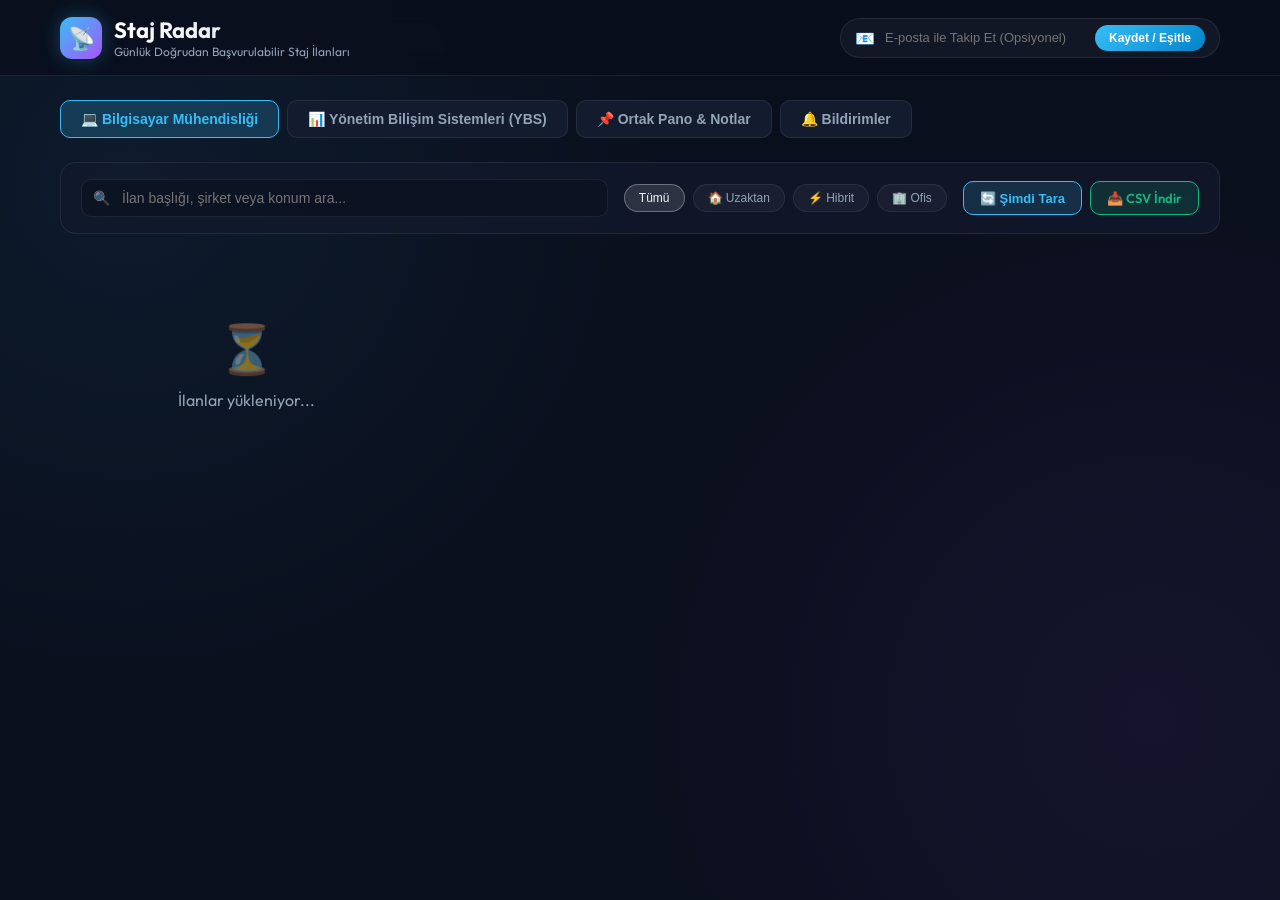
==== staj_radar/templates/index.html @ 56be48c0 "Add files via upload" ====
<!DOCTYPE html>
<html lang="tr">
<head>
    <meta charset="UTF-8">
    <meta name="viewport" content="width=device-width, initial-scale=1.0">
    <title>Staj Radar | Günlük Yazılım & YBS Staj İlanları</title>
    <meta name="description" content="Bilgisayar Mühendisliği ve Yönetim Bilişim Sistemleri (YBS) öğrencileri için günlük güncellenen doğrudan başvurulabilir staj ilanları.">
    <link href="https://fonts.googleapis.com/css2?family=Outfit:wght@300;400;500;600;700&display=swap" rel="stylesheet">
    <style>
        :root {
            --bg-primary: #0a0f1d;
            --bg-secondary: #131b2e;
            --card-bg: rgba(19, 27, 46, 0.7);
            --card-border: rgba(255, 255, 255, 0.08);
            --text-main: #f1f5f9;
            --text-muted: #94a3b8;
            --accent-ce: #38bdf8;
            --accent-ce-glow: rgba(56, 189, 248, 0.2);
            --accent-mis: #a855f7;
            --accent-mis-glow: rgba(168, 85, 247, 0.2);
            --accent-green: #10b981;
            --accent-amber: #f59e0b;
            --accent-danger: #ef4444;
            --radius-lg: 16px;
            --radius-md: 10px;
            --font-family: 'Outfit', -apple-system, BlinkMacSystemFont, sans-serif;
        }

        * {
            box-sizing: border-box;
            margin: 0;
            padding: 0;
        }

        body {
            font-family: var(--font-family);
            background-color: var(--bg-primary);
            color: var(--text-main);
            min-height: 100vh;
            background-image: 
                radial-gradient(circle at 10% 20%, rgba(56, 189, 248, 0.07) 0%, transparent 40%),
                radial-gradient(circle at 90% 80%, rgba(168, 85, 247, 0.07) 0%, transparent 40%);
            padding-bottom: 60px;
        }

        .container {
            max-width: 1200px;
            margin: 0 auto;
            padding: 0 20px;
        }

        /* Header */
        header {
            background: rgba(10, 15, 29, 0.85);
            backdrop-filter: blur(12px);
            position: sticky;
            top: 0;
            z-index: 100;
            border-bottom: 1px solid var(--card-border);
            padding: 16px 0;
        }

        .header-content {
            display: flex;
            justify-content: space-between;
            align-items: center;
            flex-wrap: wrap;
            gap: 16px;
        }

        .logo {
            display: flex;
            align-items: center;
            gap: 12px;
            text-decoration: none;
            color: var(--text-main);
        }

        .logo-icon {
            width: 42px;
            height: 42px;
            background: linear-gradient(135deg, var(--accent-ce), var(--accent-mis));
            border-radius: 12px;
            display: flex;
            align-items: center;
            justify-content: center;
            font-size: 22px;
            box-shadow: 0 0 20px rgba(56, 189, 248, 0.3);
        }

        .logo-text h1 {
            font-size: 22px;
            font-weight: 700;
            background: linear-gradient(to right, #ffffff, #cbd5e1);
            -webkit-background-clip: text;
            -webkit-text-fill-color: transparent;
        }

        .logo-text p {
            font-size: 12px;
            color: var(--text-muted);
        }

        /* Email Sync Bar */
        .user-email-bar {
            display: flex;
            align-items: center;
            gap: 10px;
            background: rgba(255, 255, 255, 0.04);
            border: 1px solid var(--card-border);
            border-radius: 30px;
            padding: 6px 14px;
        }

        .user-email-bar input {
            background: transparent;
            border: none;
            color: var(--text-main);
            font-size: 13px;
            outline: none;
            width: 200px;
        }

        .user-email-bar button {
            background: linear-gradient(135deg, var(--accent-ce), #0284c7);
            border: none;
            color: white;
            padding: 6px 14px;
            border-radius: 20px;
            font-size: 12px;
            font-weight: 600;
            cursor: pointer;
            transition: all 0.2s;
        }

        .user-email-bar button:hover {
            opacity: 0.9;
            transform: translateY(-1px);
        }

        /* Nav Tabs */
        .nav-tabs {
            display: flex;
            gap: 8px;
            margin: 24px 0 16px 0;
            overflow-x: auto;
            padding-bottom: 8px;
        }

        .tab-btn {
            background: var(--bg-secondary);
            border: 1px solid var(--card-border);
            color: var(--text-muted);
            padding: 10px 20px;
            border-radius: var(--radius-md);
            font-size: 14px;
            font-weight: 600;
            cursor: pointer;
            display: flex;
            align-items: center;
            gap: 8px;
            transition: all 0.2s;
            white-space: nowrap;
        }

        .tab-btn:hover {
            color: var(--text-main);
            background: rgba(255, 255, 255, 0.05);
        }

        .tab-btn.active-ce {
            background: var(--accent-ce-glow);
            border-color: var(--accent-ce);
            color: var(--accent-ce);
        }

        .tab-btn.active-mis {
            background: var(--accent-mis-glow);
            border-color: var(--accent-mis);
            color: var(--accent-mis);
        }

        .tab-btn.active-notes {
            background: rgba(245, 158, 11, 0.15);
            border-color: var(--accent-amber);
            color: var(--accent-amber);
        }

        .tab-btn.active-notifications {
            background: rgba(16, 185, 129, 0.15);
            border-color: var(--accent-green);
            color: var(--accent-green);
        }

        .badge-count {
            background: var(--accent-danger);
            color: white;
            font-size: 11px;
            padding: 2px 7px;
            border-radius: 10px;
            font-weight: 700;
        }

        /* Controls Section */
        .controls-section {
            background: var(--card-bg);
            border: 1px solid var(--card-border);
            border-radius: var(--radius-lg);
            padding: 16px 20px;
            margin-bottom: 24px;
            display: flex;
            justify-content: space-between;
            align-items: center;
            flex-wrap: wrap;
            gap: 16px;
        }

        .search-box {
            position: relative;
            flex: 1;
            min-width: 250px;
        }

        .search-box input {
            width: 100%;
            background: rgba(10, 15, 29, 0.6);
            border: 1px solid var(--card-border);
            color: var(--text-main);
            padding: 10px 16px 10px 40px;
            border-radius: var(--radius-md);
            font-size: 14px;
            outline: none;
        }

        .search-box input:focus {
            border-color: var(--accent-ce);
        }

        .search-box::before {
            content: "🔍";
            position: absolute;
            left: 12px;
            top: 50%;
            transform: translateY(-50%);
            font-size: 14px;
            opacity: 0.6;
        }

        .filter-group {
            display: flex;
            gap: 8px;
            flex-wrap: wrap;
        }

        .filter-chip {
            background: rgba(255, 255, 255, 0.04);
            border: 1px solid var(--card-border);
            color: var(--text-muted);
            padding: 6px 14px;
            border-radius: 20px;
            font-size: 12px;
            cursor: pointer;
            transition: all 0.2s;
        }

        .filter-chip.active {
            background: rgba(255, 255, 255, 0.12);
            color: var(--text-main);
            border-color: rgba(255, 255, 255, 0.3);
        }

        .btn-export {
            background: rgba(16, 185, 129, 0.15);
            border: 1px solid var(--accent-green);
            color: var(--accent-green);
            padding: 8px 16px;
            border-radius: var(--radius-md);
            font-size: 13px;
            font-weight: 600;
            cursor: pointer;
            text-decoration: none;
            display: inline-flex;
            align-items: center;
            gap: 6px;
            transition: all 0.2s;
        }

        .btn-export:hover {
            background: var(--accent-green);
            color: white;
        }

        .btn-scan {
            background: rgba(56, 189, 248, 0.15);
            border: 1px solid var(--accent-ce);
            color: var(--accent-ce);
            padding: 8px 16px;
            border-radius: var(--radius-md);
            font-size: 13px;
            font-weight: 600;
            cursor: pointer;
            display: inline-flex;
            align-items: center;
            gap: 6px;
            transition: all 0.2s;
        }

        .btn-scan:hover {
            background: var(--accent-ce);
            color: white;
        }

        /* Jobs Grid */
        .jobs-grid {
            display: grid;
            grid-template-columns: repeat(auto-fill, minmax(350px, 1fr));
            gap: 20px;
        }

        .job-card {
            background: var(--card-bg);
            border: 1px solid var(--card-border);
            border-radius: var(--radius-lg);
            padding: 20px;
            display: flex;
            flex-direction: column;
            justify-content: space-between;
            transition: all 0.3s cubic-bezier(0.4, 0, 0.2, 1);
            position: relative;
            overflow: hidden;
        }

        .job-card:hover {
            transform: translateY(-4px);
            border-color: rgba(255, 255, 255, 0.2);
            box-shadow: 0 12px 30px rgba(0, 0, 0, 0.4);
        }

        .job-card.ce-border::before {
            content: '';
            position: absolute;
            top: 0; left: 0; width: 4px; height: 100%;
            background: var(--accent-ce);
        }

        .job-card.mis-border::before {
            content: '';
            position: absolute;
            top: 0; left: 0; width: 4px; height: 100%;
            background: var(--accent-mis);
        }

        .job-header {
            display: flex;
            justify-content: space-between;
            align-items: flex-start;
            margin-bottom: 12px;
            gap: 10px;
        }

        .company-name {
            font-size: 13px;
            color: var(--text-muted);
            font-weight: 500;
        }

        .job-title {
            font-size: 17px;
            font-weight: 700;
            color: var(--text-main);
            margin-top: 4px;
            line-height: 1.3;
        }

        .platform-tag {
            font-size: 11px;
            padding: 3px 8px;
            border-radius: 6px;
            font-weight: 600;
            background: rgba(255, 255, 255, 0.06);
            color: var(--text-muted);
            white-space: nowrap;
        }

        .job-details {
            display: flex;
            gap: 12px;
            margin: 12px 0;
            font-size: 12px;
            color: var(--text-muted);
            flex-wrap: wrap;
        }

        .detail-item {
            display: flex;
            align-items: center;
            gap: 4px;
        }

        .job-desc {
            font-size: 13px;
            color: #cbd5e1;
            line-height: 1.5;
            margin-bottom: 20px;
        }

        .job-actions {
            display: flex;
            justify-content: space-between;
            align-items: center;
            gap: 10px;
            border-top: 1px solid var(--card-border);
            padding-top: 14px;
        }

        .btn-apply {
            background: linear-gradient(135deg, var(--accent-ce), #0284c7);
            color: white;
            text-decoration: none;
            padding: 9px 18px;
            border-radius: var(--radius-md);
            font-size: 13px;
            font-weight: 600;
            display: inline-flex;
            align-items: center;
            gap: 6px;
            transition: all 0.2s;
        }

        .btn-apply:hover {
            opacity: 0.9;
            transform: scale(1.02);
            box-shadow: 0 4px 15px rgba(56, 189, 248, 0.3);
        }

        .user-actions {
            display: flex;
            gap: 6px;
        }

        .btn-user-act {
            background: rgba(255, 255, 255, 0.05);
            border: 1px solid var(--card-border);
            color: var(--text-muted);
            width: 34px;
            height: 34px;
            border-radius: 8px;
            display: flex;
            align-items: center;
            justify-content: center;
            cursor: pointer;
            font-size: 14px;
            transition: all 0.2s;
        }

        .btn-user-act:hover {
            color: var(--text-main);
            background: rgba(255, 255, 255, 0.1);
        }

        .btn-user-act.applied {
            background: rgba(16, 185, 129, 0.2);
            border-color: var(--accent-green);
            color: var(--accent-green);
        }

        .btn-user-act.saved {
            background: rgba(245, 158, 11, 0.2);
            border-color: var(--accent-amber);
            color: var(--accent-amber);
        }

        /* Pano / Notes Tab */
        .notes-container {
            background: var(--card-bg);
            border: 1px solid var(--card-border);
            border-radius: var(--radius-lg);
            padding: 24px;
        }

        .note-form {
            display: flex;
            flex-direction: column;
            gap: 12px;
            margin-bottom: 24px;
            background: rgba(10, 15, 29, 0.5);
            padding: 16px;
            border-radius: var(--radius-md);
            border: 1px solid var(--card-border);
        }

        .note-form input, .note-form textarea {
            background: rgba(255, 255, 255, 0.04);
            border: 1px solid var(--card-border);
            color: var(--text-main);
            padding: 10px;
            border-radius: 8px;
            font-family: inherit;
            font-size: 13px;
            outline: none;
        }

        .note-form textarea {
            resize: vertical;
            min-height: 80px;
        }

        .note-form button {
            align-self: flex-end;
            background: var(--accent-amber);
            color: #000;
            font-weight: 700;
            border: none;
            padding: 10px 20px;
            border-radius: 8px;
            cursor: pointer;
        }

        .notes-list {
            display: flex;
            flex-direction: column;
            gap: 14px;
        }

        .note-card {
            background: rgba(255, 255, 255, 0.03);
            border: 1px solid var(--card-border);
            border-radius: var(--radius-md);
            padding: 14px;
        }

        .note-author {
            font-weight: 700;
            color: var(--accent-amber);
            font-size: 13px;
            margin-bottom: 4px;
        }

        .note-time {
            font-size: 11px;
            color: var(--text-muted);
            float: right;
        }

        .note-msg {
            font-size: 13px;
            color: var(--text-main);
            line-height: 1.4;
        }

        /* Notifications Tab */
        .notifications-list {
            display: flex;
            flex-direction: column;
            gap: 12px;
        }

        .notification-card {
            background: var(--card-bg);
            border: 1px solid var(--card-border);
            border-radius: var(--radius-md);
            padding: 16px;
            display: flex;
            gap: 14px;
            align-items: flex-start;
        }

        .notification-icon {
            font-size: 20px;
        }

        .notification-title {
            font-weight: 700;
            font-size: 14px;
            margin-bottom: 4px;
        }

        .notification-desc {
            font-size: 13px;
            color: var(--text-muted);
        }

        /* Empty state */
        .empty-state {
            text-align: center;
            padding: 60px 20px;
            color: var(--text-muted);
        }

        .empty-icon {
            font-size: 48px;
            margin-bottom: 12px;
            opacity: 0.5;
        }
    </style>
</head>
<body>

    <header>
        <div class="container header-content">
            <a href="#" class="logo" onclick="switchCategory('computer_engineering')">
                <div class="logo-icon">📡</div>
                <div class="logo-text">
                    <h1>Staj Radar</h1>
                    <p>Günlük Doğrudan Başvurulabilir Staj İlanları</p>
                </div>
            </a>

            <div class="user-email-bar">
                <span>📧</span>
                <input type="email" id="userEmail" placeholder="E-posta ile Takip Et (Opsiyonel)">
                <button onclick="saveUserEmail()">Kaydet / Eşitle</button>
            </div>
        </div>
    </header>

    <div class="container">
        <!-- Tabs -->
        <div class="nav-tabs">
            <button class="tab-btn active-ce" id="tab-ce" onclick="switchCategory('computer_engineering')">
                💻 Bilgisayar Mühendisliği
            </button>
            <button class="tab-btn" id="tab-mis" onclick="switchCategory('mis')">
                📊 Yönetim Bilişim Sistemleri (YBS)
            </button>
            <button class="tab-btn" id="tab-notes" onclick="switchTab('notes')">
                📌 Ortak Pano & Notlar
            </button>
            <button class="tab-btn" id="tab-notifications" onclick="switchTab('notifications')">
                🔔 Bildirimler <span class="badge-count" id="notif-badge" style="display:none;">0</span>
            </button>
        </div>

        <!-- Controls -->
        <div class="controls-section" id="controls-section">
            <div class="search-box">
                <input type="text" id="searchInput" placeholder="İlan başlığı, şirket veya konum ara..." oninput="handleSearch()">
            </div>

            <div class="filter-group">
                <button class="filter-chip active" data-wtype="" onclick="filterWorkType(this, '')">Tümü</button>
                <button class="filter-chip" data-wtype="remote" onclick="filterWorkType(this, 'remote')">🏠 Uzaktan</button>
                <button class="filter-chip" data-wtype="hybrid" onclick="filterWorkType(this, 'hybrid')">⚡ Hibrit</button>
                <button class="filter-chip" data-wtype="office" onclick="filterWorkType(this, 'office')">🏢 Ofis</button>
            </div>

            <div style="display: flex; gap: 8px;">
                <button class="btn-scan" onclick="triggerScan()">🔄 Şimdi Tara</button>
                <a href="/api/jobs/export" class="btn-export" id="exportBtn">📥 CSV İndir</a>
            </div>
        </div>

        <!-- Content Area -->
        <div id="content-area">
            <div class="jobs-grid" id="jobsGrid">
                <!-- Dynamically Rendered Jobs -->
            </div>
        </div>
    </div>

    <script>
        let currentCategory = 'computer_engineering';
        let currentTab = 'jobs';
        let currentWorkType = '';
        let searchQuery = '';
        let userStatuses = {};

        document.addEventListener('DOMContentLoaded', () => {
            loadSavedEmail();
            loadJobs();
            checkNotifications();
        });

        function getUserEmail() {
            return localStorage.getItem('staj_radar_user_email') || '';
        }

        function loadSavedEmail() {
            const saved = getUserEmail();
            if (saved) {
                document.getElementById('userEmail').value = saved;
                fetchUserStatuses(saved);
            }
        }

        function saveUserEmail() {
            const email = document.getElementById('userEmail').value.trim().toLowerCase();
            if (email) {
                localStorage.setItem('staj_radar_user_email', email);
                alert('E-posta adresiniz kaydedildi! Başvuru durumlarınız bu e-posta ile eşitlenecektir.');
                fetchUserStatuses(email);
            } else {
                localStorage.removeItem('staj_radar_user_email');
                userStatuses = {};
                loadJobs();
            }
        }

        function fetchUserStatuses(email) {
            fetch(`/api/user/status?email=${encodeURIComponent(email)}`)
                .then(res => res.json())
                .then(data => {
                    if (data.status === 'success') {
                        userStatuses = data.statuses || {};
                        if (currentTab === 'jobs') loadJobs();
                    }
                });
        }

        function switchCategory(cat) {
            currentCategory = cat;
            currentTab = 'jobs';
            document.querySelectorAll('.tab-btn').forEach(btn => btn.className = 'tab-btn');
            
            if (cat === 'computer_engineering') {
                document.getElementById('tab-ce').className = 'tab-btn active-ce';
            } else {
                document.getElementById('tab-mis').className = 'tab-btn active-mis';
            }

            document.getElementById('controls-section').style.display = 'flex';
            document.getElementById('exportBtn').href = `/api/jobs/export?category=${cat}`;
            loadJobs();
        }

        function switchTab(tab) {
            currentTab = tab;
            document.querySelectorAll('.tab-btn').forEach(btn => btn.className = 'tab-btn');
            document.getElementById('controls-section').style.display = 'none';

            if (tab === 'notes') {
                document.getElementById('tab-notes').className = 'tab-btn active-notes';
                loadNotes();
            } else if (tab === 'notifications') {
                document.getElementById('tab-notifications').className = 'tab-btn active-notifications';
                loadNotifications();
                markNotificationsRead();
            }
        }

        function filterWorkType(elem, wtype) {
            document.querySelectorAll('.filter-chip').forEach(c => c.classList.remove('active'));
            elem.classList.add('active');
            currentWorkType = wtype;
            loadJobs();
        }

        let searchTimeout;
        function handleSearch() {
            clearTimeout(searchTimeout);
            searchTimeout = setTimeout(() => {
                searchQuery = document.getElementById('searchInput').value.trim();
                loadJobs();
            }, 300);
        }

        function loadJobs() {
            const grid = document.getElementById('jobsGrid');
            grid.innerHTML = '<div class="empty-state"><div class="empty-icon">⏳</div><p>İlanlar yükleniyor...</p></div>';

            let url = `/api/jobs?category=${currentCategory}&limit=100`;
            if (currentWorkType) url += `&work_type=${currentWorkType}`;
            if (searchQuery) url += `&search=${encodeURIComponent(searchQuery)}`;

            fetch(url)
                .then(res => res.json())
                .then(data => {
                    if (data.status === 'success') {
                        renderJobs(data.jobs);
                    }
                });
        }

        function renderJobs(jobs) {
            const container = document.getElementById('content-area');
            if (jobs.length === 0) {
                container.innerHTML = `
                    <div class="empty-state">
                        <div class="empty-icon">📭</div>
                        <h3>İlan Bulunamadı</h3>
                        <p>Arama kriterlerinize uygun staj ilanı bulunamadı.</p>
                    </div>`;
                return;
            }

            let html = '<div class="jobs-grid">';
            jobs.forEach(job => {
                const isCE = job.category === 'computer_engineering' || job.category === 'both';
                const status = userStatuses[job.id] || '';

                let workTypeLabel = '🏢 Ofis';
                if (job.work_type === 'remote') workTypeLabel = '🏠 Uzaktan';
                if (job.work_type === 'hybrid') workTypeLabel = '⚡ Hibrit';

                html += `
                    <div class="job-card ${isCE ? 'ce-border' : 'mis-border'}">
                        <div>
                            <div class="job-header">
                                <div>
                                    <div class="company-name">${escapeHtml(job.company)}</div>
                                    <div class="job-title">${escapeHtml(job.title)}</div>
                                </div>
                                <span class="platform-tag">${escapeHtml(job.platform)}</span>
                            </div>
                            <div class="job-details">
                                <span class="detail-item">📍 ${escapeHtml(job.location)}</span>
                                <span class="detail-item">${workTypeLabel}</span>
                            </div>
                            <div class="job-desc">${escapeHtml(job.description || '')}</div>
                        </div>
                        <div class="job-actions">
                            <a href="${escapeHtml(job.url)}" target="_blank" rel="noopener noreferrer" class="btn-apply">
                                Doğrudan Başvur ↗
                            </a>
                            <div class="user-actions">
                                <button class="btn-user-act ${status === 'saved' ? 'saved' : ''}" title="Kaydet" onclick="toggleUserStatus(${job.id}, 'saved')">
                                    ⭐
                                </button>
                                <button class="btn-user-act ${status === 'applied' ? 'applied' : ''}" title="Başvuruldu İşaretle" onclick="toggleUserStatus(${job.id}, 'applied')">
                                    ✅
                                </button>
                            </div>
                        </div>
                    </div>`;
            });
            html += '</div>';
            container.innerHTML = html;
        }

        function toggleUserStatus(jobId, targetStatus) {
            const email = getUserEmail();
            if (!email) {
                const userEntered = prompt("Durumunuzu cihazlar arası eşitlemek için e-posta adresinizi girin:");
                if (userEntered && userEntered.includes('@')) {
                    document.getElementById('userEmail').value = userEntered;
                    saveUserEmail();
                } else {
                    alert("E-posta adresi girilmediği için işlem kaydedilmedi.");
                    return;
                }
            }

            const current = userStatuses[jobId];
            const newStatus = (current === targetStatus) ? 'new' : targetStatus;

            fetch('/api/user/status', {
                method: 'POST',
                headers: { 'Content-Type': 'application/json' },
                body: JSON.stringify({
                    email: getUserEmail(),
                    job_id: jobId,
                    status: newStatus
                })
            })
            .then(res => res.json())
            .then(data => {
                if (data.status === 'success') {
                    if (newStatus === 'new') {
                        delete userStatuses[jobId];
                    } else {
                        userStatuses[jobId] = newStatus;
                    }
                    if (currentTab === 'jobs') loadJobs();
                }
            });
        }

        function loadNotes() {
            const container = document.getElementById('content-area');
            container.innerHTML = `
                <div class="notes-container">
                    <h3 style="margin-bottom:16px;">📌 Ortak Pano & Öğrenci Notları</h3>
                    <div class="note-form">
                        <input type="text" id="noteAuthor" placeholder="Adınız / Takma Adınız (Varsayılan: Anonim)">
                        <textarea id="noteMessage" placeholder="Staj tecrübeleri, mülakat tüyoları veya ilan detayları hakkında not yazın..."></textarea>
                        <button onclick="postNote()">Notu Paylaş</button>
                    </div>
                    <div class="notes-list" id="notesList">⏳ Notlar yükleniyor...</div>
                </div>`;

            fetch('/api/notes')
                .then(res => res.json())
                .then(data => {
                    if (data.status === 'success') {
                        const list = document.getElementById('notesList');
                        if (data.notes.length === 0) {
                            list.innerHTML = '<p style="color:var(--text-muted);">Henüz paylaşılan not yok.</p>';
                            return;
                        }
                        let html = '';
                        data.notes.forEach(n => {
                            html += `
                                <div class="note-card">
                                    <span class="note-time">${escapeHtml(n.created_at)}</span>
                                    <div class="note-author">👤 ${escapeHtml(n.author)}</div>
                                    <div class="note-msg">${escapeHtml(n.message)}</div>
                                </div>`;
                        });
                        list.innerHTML = html;
                    }
                });
        }

        function postNote() {
            const author = document.getElementById('noteAuthor').value.trim() || 'Anonim';
            const message = document.getElementById('noteMessage').value.trim();

            if (!message) {
                alert('Lütfen bir mesaj yazın.');
                return;
            }

            fetch('/api/notes', {
                method: 'POST',
                headers: { 'Content-Type': 'application/json' },
                body: JSON.stringify({ author, message })
            })
            .then(res => res.json())
            .then(data => {
                if (data.status === 'success') {
                    loadNotes();
                }
            });
        }

        function checkNotifications() {
            fetch('/api/notifications')
                .then(res => res.json())
                .then(data => {
                    if (data.status === 'success' && data.unread_count > 0) {
                        const badge = document.getElementById('notif-badge');
                        badge.innerText = data.unread_count;
                        badge.style.display = 'inline-block';
                    }
                });
        }

        function loadNotifications() {
            const container = document.getElementById('content-area');
            container.innerHTML = '<div class="notifications-list" id="notifList">⏳ Bildirimler yükleniyor...</div>';

            fetch('/api/notifications')
                .then(res => res.json())
                .then(data => {
                    if (data.status === 'success') {
                        const list = document.getElementById('notifList');
                        if (data.notifications.length === 0) {
                            list.innerHTML = '<div class="empty-state"><p>Henüz bildirim yok.</p></div>';
                            return;
                        }
                        let html = '';
                        data.notifications.forEach(n => {
                            html += `
                                <div class="notification-card">
                                    <div class="notification-icon">🔔</div>
                                    <div>
                                        <div class="notification-title">${escapeHtml(n.title)}</div>
                                        <div class="notification-desc">${escapeHtml(n.message)}</div>
                                    </div>
                                </div>`;
                        });
                        list.innerHTML = html;
                    }
                });
        }

        function markNotificationsRead() {
            fetch('/api/notifications', { method: 'POST' });
            document.getElementById('notif-badge').style.display = 'none';
        }

        function triggerScan() {
            fetch('/api/scan', { method: 'POST' })
                .then(res => res.json())
                .then(data => {
                    alert('Staj ilanları taraması başlatıldı. 10-15 saniye sonra sayfayı yenileyebilirsiniz.');
                    setTimeout(loadJobs, 10000);
                });
        }

        function escapeHtml(str) {
            if (!str) return '';
            return str.replace(/&/g, "&amp;").replace(/</g, "&lt;").replace(/>/g, "&gt;").replace(/"/g, "&quot;").replace(/'/g, "&#039;");
        }
    </script>
</body>
</html>
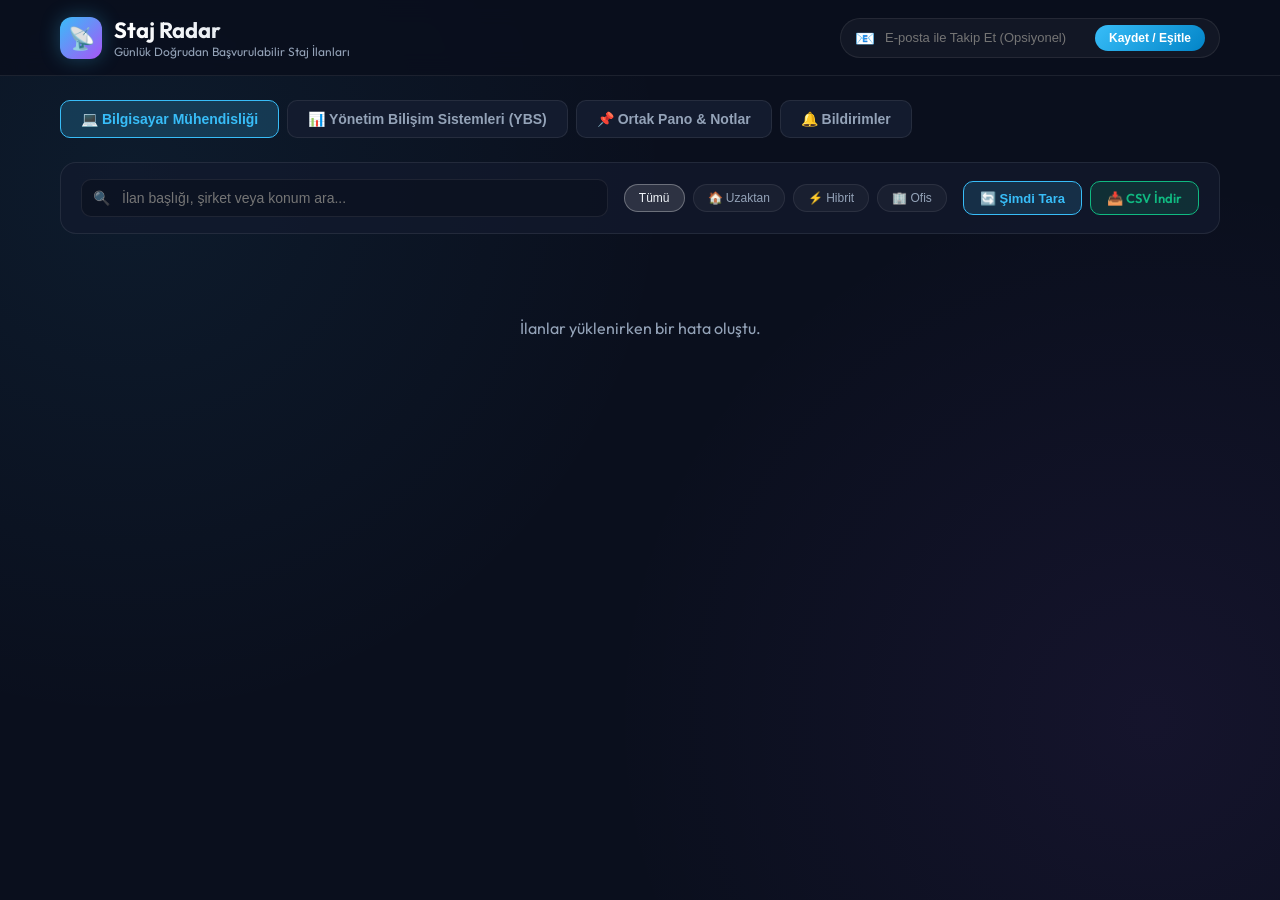
==== commit de2324ee: "Add files via upload" ====
--- a/staj_radar/templates/index.html
+++ b/staj_radar/templates/index.html
@@ -88,6 +88,16 @@
             box-shadow: 0 0 20px rgba(56, 189, 248, 0.3);
         }
 
+        .logo-img {
+            height: 46px;
+            max-width: 180px;
+            object-fit: contain;
+            border-radius: 10px;
+            background: #fdfbf7;
+            padding: 3px 8px;
+            box-shadow: 0 0 15px rgba(255, 255, 255, 0.15);
+        }
+
         .logo-text h1 {
             font-size: 22px;
             font-weight: 700;
@@ -599,7 +609,8 @@
     <header>
         <div class="container header-content">
             <a href="#" class="logo" onclick="switchCategory('computer_engineering')">
-                <div class="logo-icon">📡</div>
+                <img src="/static/logo.png" alt="Staj Radar Logo" class="logo-img" id="custom-logo-img" onerror="this.style.display='none'; document.getElementById('default-logo-icon').style.display='flex';" onload="document.getElementById('default-logo-icon').style.display='none';">
+                <div class="logo-icon" id="default-logo-icon" style="display:none;">📡</div>
                 <div class="logo-text">
                     <h1>Staj Radar</h1>
                     <p>Günlük Doğrudan Başvurulabilir Staj İlanları</p>
@@ -755,8 +766,9 @@
         }
 
         function loadJobs() {
-            const grid = document.getElementById('jobsGrid');
-            grid.innerHTML = '<div class="empty-state"><div class="empty-icon">⏳</div><p>İlanlar yükleniyor...</p></div>';
+            const container = document.getElementById('content-area');
+            if (!container) return;
+            container.innerHTML = '<div class="empty-state"><div class="empty-icon">⏳</div><p>İlanlar yükleniyor...</p></div>';
 
             let url = `/api/jobs?category=${currentCategory}&limit=100`;
             if (currentWorkType) url += `&work_type=${currentWorkType}`;
@@ -768,6 +780,10 @@
                     if (data.status === 'success') {
                         renderJobs(data.jobs);
                     }
+                })
+                .catch(err => {
+                    console.error(err);
+                    container.innerHTML = '<div class="empty-state"><p>İlanlar yüklenirken bir hata oluştu.</p></div>';
                 });
         }
 
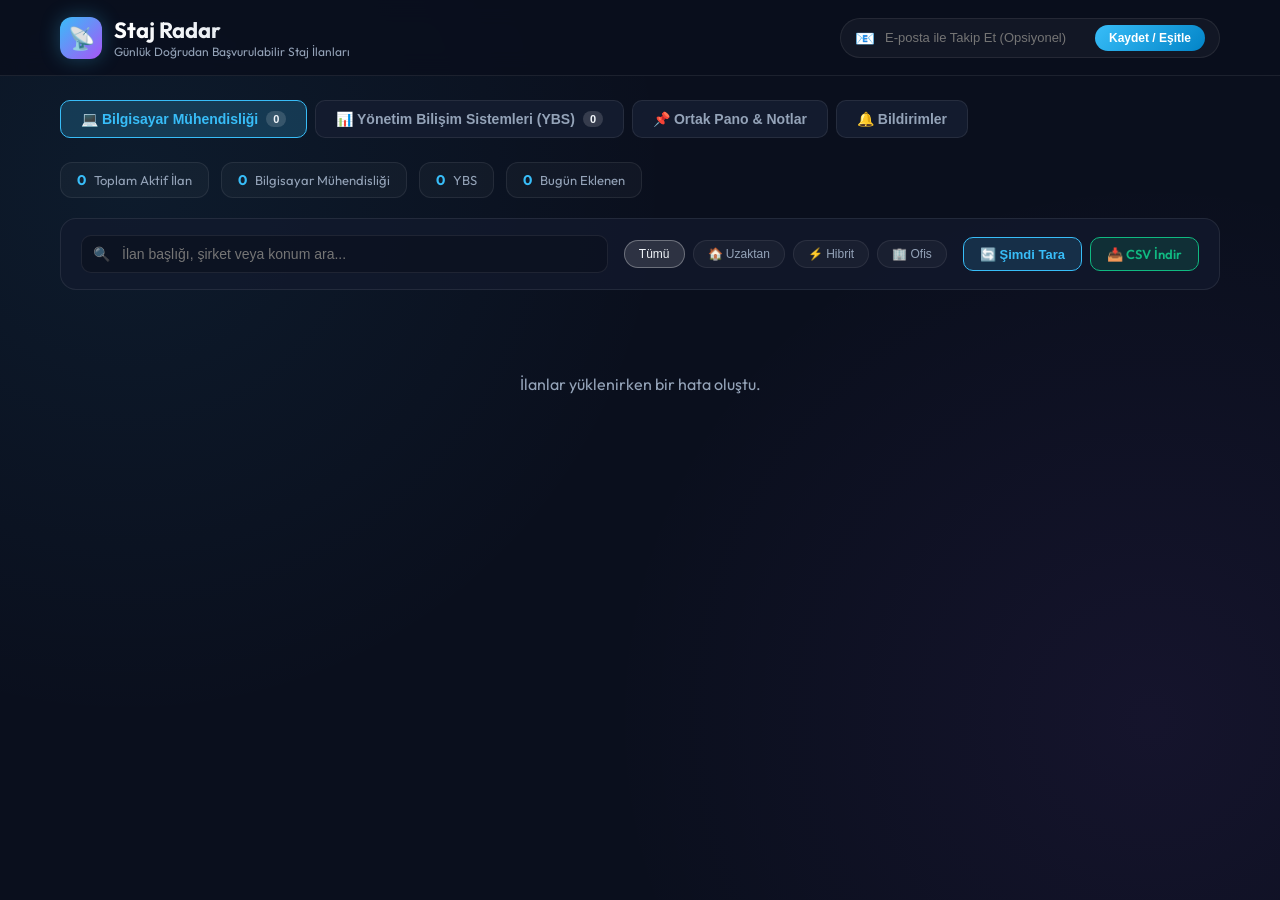
==== commit d733f841: "Add files via upload" ====
--- a/staj_radar/templates/index.html
+++ b/staj_radar/templates/index.html
@@ -203,12 +203,37 @@
         }
 
         .badge-count {
-            background: var(--accent-danger);
-            color: white;
+            background: rgba(255, 255, 255, 0.15);
+            color: var(--text-main);
             font-size: 11px;
             padding: 2px 7px;
             border-radius: 10px;
             font-weight: 700;
+        }
+
+        .stats-bar {
+            display: flex;
+            gap: 12px;
+            margin-bottom: 20px;
+            flex-wrap: wrap;
+        }
+
+        .stat-pill {
+            background: rgba(255, 255, 255, 0.03);
+            border: 1px solid var(--card-border);
+            padding: 8px 16px;
+            border-radius: 12px;
+            font-size: 13px;
+            color: var(--text-muted);
+            display: flex;
+            align-items: center;
+            gap: 8px;
+        }
+
+        .stat-num {
+            font-weight: 700;
+            color: var(--accent-ce);
+            font-size: 14px;
         }
 
         /* Controls Section */
@@ -629,10 +654,10 @@
         <!-- Tabs -->
         <div class="nav-tabs">
             <button class="tab-btn active-ce" id="tab-ce" onclick="switchCategory('computer_engineering')">
-                💻 Bilgisayar Mühendisliği
+                💻 Bilgisayar Mühendisliği <span class="badge-count" id="ce-count">0</span>
             </button>
             <button class="tab-btn" id="tab-mis" onclick="switchCategory('mis')">
-                📊 Yönetim Bilişim Sistemleri (YBS)
+                📊 Yönetim Bilişim Sistemleri (YBS) <span class="badge-count" id="mis-count">0</span>
             </button>
             <button class="tab-btn" id="tab-notes" onclick="switchTab('notes')">
                 📌 Ortak Pano & Notlar
@@ -642,6 +667,14 @@
             </button>
         </div>
 
+        <!-- Stats Bar -->
+        <div class="stats-bar" id="stats-bar">
+            <div class="stat-pill"><span class="stat-num" id="stat-total">0</span> Toplam Aktif İlan</div>
+            <div class="stat-pill"><span class="stat-num" id="stat-ce">0</span> Bilgisayar Mühendisliği</div>
+            <div class="stat-pill"><span class="stat-num" id="stat-mis">0</span> YBS</div>
+            <div class="stat-pill"><span class="stat-num" id="stat-today">0</span> Bugün Eklenen</div>
+        </div>
+
         <!-- Controls -->
         <div class="controls-section" id="controls-section">
             <div class="search-box">
@@ -679,8 +712,26 @@
         document.addEventListener('DOMContentLoaded', () => {
             loadSavedEmail();
             loadJobs();
+            loadStats();
             checkNotifications();
         });
+
+        function loadStats() {
+            fetch('/api/stats')
+                .then(res => res.json())
+                .then(data => {
+                    if (data.status === 'success' && data.stats) {
+                        const s = data.stats;
+                        if (document.getElementById('ce-count')) document.getElementById('ce-count').innerText = s.ce_jobs;
+                        if (document.getElementById('mis-count')) document.getElementById('mis-count').innerText = s.mis_jobs;
+                        if (document.getElementById('stat-total')) document.getElementById('stat-total').innerText = s.total_jobs;
+                        if (document.getElementById('stat-ce')) document.getElementById('stat-ce').innerText = s.ce_jobs;
+                        if (document.getElementById('stat-mis')) document.getElementById('stat-mis').innerText = s.mis_jobs;
+                        if (document.getElementById('stat-today')) document.getElementById('stat-today').innerText = s.today_jobs;
+                    }
+                })
+                .catch(err => console.error(err));
+        }
 
         function getUserEmail() {
             return localStorage.getItem('staj_radar_user_email') || '';
@@ -730,6 +781,7 @@
             }
 
             document.getElementById('controls-section').style.display = 'flex';
+            if (document.getElementById('stats-bar')) document.getElementById('stats-bar').style.display = 'flex';
             document.getElementById('exportBtn').href = `/api/jobs/export?category=${cat}`;
             loadJobs();
         }
@@ -738,6 +790,7 @@
             currentTab = tab;
             document.querySelectorAll('.tab-btn').forEach(btn => btn.className = 'tab-btn');
             document.getElementById('controls-section').style.display = 'none';
+            if (document.getElementById('stats-bar')) document.getElementById('stats-bar').style.display = 'none';
 
             if (tab === 'notes') {
                 document.getElementById('tab-notes').className = 'tab-btn active-notes';
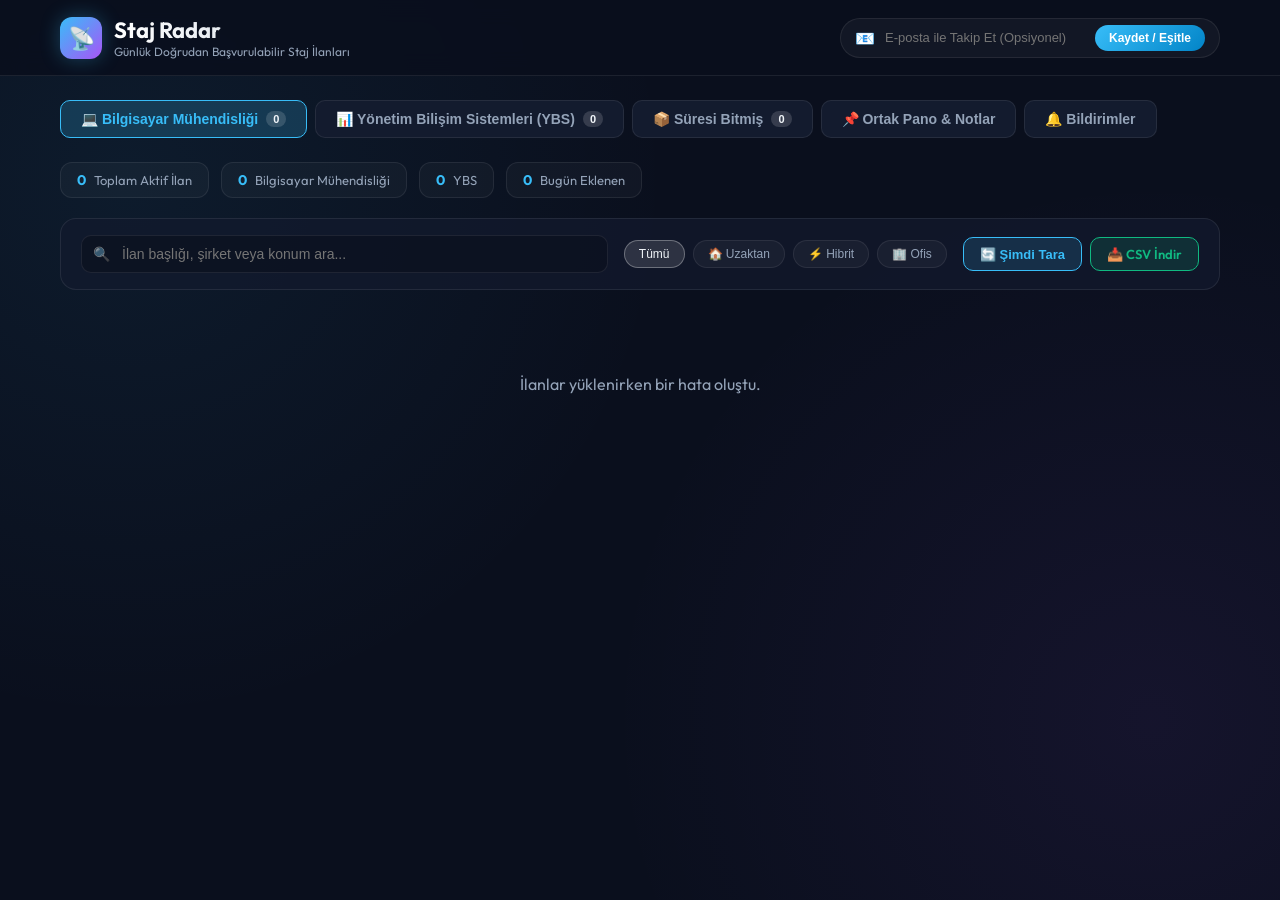
==== commit 0224ef5a: "Add files via upload" ====
--- a/staj_radar/templates/index.html
+++ b/staj_radar/templates/index.html
@@ -659,6 +659,9 @@
             <button class="tab-btn" id="tab-mis" onclick="switchCategory('mis')">
                 📊 Yönetim Bilişim Sistemleri (YBS) <span class="badge-count" id="mis-count">0</span>
             </button>
+            <button class="tab-btn" id="tab-expired" onclick="switchTab('expired')">
+                📦 Süresi Bitmiş <span class="badge-count" id="expired-count">0</span>
+            </button>
             <button class="tab-btn" id="tab-notes" onclick="switchTab('notes')">
                 📌 Ortak Pano & Notlar
             </button>
@@ -724,6 +727,7 @@
                         const s = data.stats;
                         if (document.getElementById('ce-count')) document.getElementById('ce-count').innerText = s.ce_jobs;
                         if (document.getElementById('mis-count')) document.getElementById('mis-count').innerText = s.mis_jobs;
+                        if (document.getElementById('expired-count')) document.getElementById('expired-count').innerText = s.expired_jobs;
                         if (document.getElementById('stat-total')) document.getElementById('stat-total').innerText = s.total_jobs;
                         if (document.getElementById('stat-ce')) document.getElementById('stat-ce').innerText = s.ce_jobs;
                         if (document.getElementById('stat-mis')) document.getElementById('stat-mis').innerText = s.mis_jobs;
@@ -799,6 +803,10 @@
                 document.getElementById('tab-notifications').className = 'tab-btn active-notifications';
                 loadNotifications();
                 markNotificationsRead();
+            } else if (tab === 'expired') {
+                document.getElementById('tab-expired').className = 'tab-btn active-notes';
+                document.getElementById('controls-section').style.display = 'flex';
+                loadJobs();
             }
         }
 
@@ -823,7 +831,9 @@
             if (!container) return;
             container.innerHTML = '<div class="empty-state"><div class="empty-icon">⏳</div><p>İlanlar yükleniyor...</p></div>';
 
-            let url = `/api/jobs?category=${currentCategory}&limit=100`;
+            let url = currentTab === 'expired'
+                ? '/api/jobs?status=expired&limit=100'
+                : `/api/jobs?category=${currentCategory}&limit=100`;
             if (currentWorkType) url += `&work_type=${currentWorkType}`;
             if (searchQuery) url += `&search=${encodeURIComponent(searchQuery)}`;
 
@@ -879,7 +889,7 @@
                         </div>
                         <div class="job-actions">
                             <a href="${escapeHtml(job.url)}" target="_blank" rel="noopener noreferrer" class="btn-apply">
-                                Doğrudan Başvur ↗
+                                ${currentTab === 'expired' ? 'İlan Sayfasını Gör ↗' : 'Doğrudan Başvur ↗'}
                             </a>
                             <div class="user-actions">
                                 <button class="btn-user-act ${status === 'saved' ? 'saved' : ''}" title="Kaydet" onclick="toggleUserStatus(${job.id}, 'saved')">
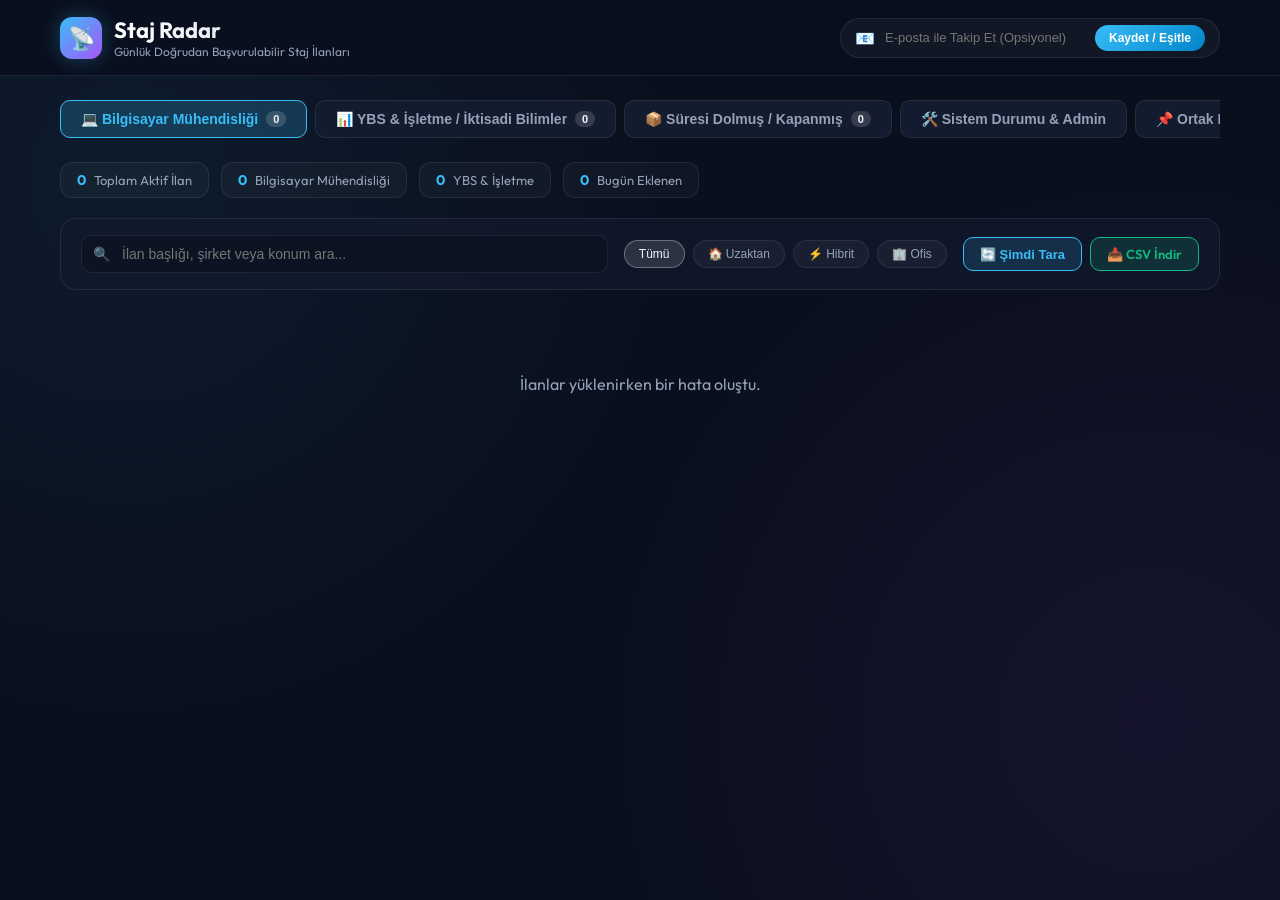
==== commit 95eb886f: "Add files via upload" ====
--- a/staj_radar/templates/index.html
+++ b/staj_radar/templates/index.html
@@ -4,7 +4,7 @@
     <meta charset="UTF-8">
     <meta name="viewport" content="width=device-width, initial-scale=1.0">
     <title>Staj Radar | Günlük Yazılım & YBS Staj İlanları</title>
-    <meta name="description" content="Bilgisayar Mühendisliği ve Yönetim Bilişim Sistemleri (YBS) öğrencileri için günlük güncellenen doğrudan başvurulabilir staj ilanları.">
+    <meta name="description" content="Bilgisayar Mühendisliği ve Yönetim Bilişim Sistemleri (YBS / İşletme) öğrencileri için 6 saatte bir güncellenen doğrudan başvurulabilir staj ilanları.">
     <link href="https://fonts.googleapis.com/css2?family=Outfit:wght@300;400;500;600;700&display=swap" rel="stylesheet">
     <style>
         :root {
@@ -202,6 +202,12 @@
             color: var(--accent-green);
         }
 
+        .tab-btn.active-admin {
+            background: rgba(56, 189, 248, 0.15);
+            border-color: var(--accent-ce);
+            color: var(--accent-ce);
+        }
+
         .badge-count {
             background: rgba(255, 255, 255, 0.15);
             color: var(--text-main);
@@ -385,6 +391,13 @@
             background: var(--accent-mis);
         }
 
+        .job-card.expired-border::before {
+            content: '';
+            position: absolute;
+            top: 0; left: 0; width: 4px; height: 100%;
+            background: var(--accent-danger);
+        }
+
         .job-header {
             display: flex;
             justify-content: space-between;
@@ -505,6 +518,88 @@
             color: var(--accent-amber);
         }
 
+        /* Admin / Status Dashboard */
+        .admin-dashboard {
+            display: flex;
+            flex-direction: column;
+            gap: 24px;
+        }
+
+        .metrics-grid {
+            display: grid;
+            grid-template-columns: repeat(auto-fill, minmax(220px, 1fr));
+            gap: 16px;
+        }
+
+        .metric-card {
+            background: var(--card-bg);
+            border: 1px solid var(--card-border);
+            border-radius: var(--radius-md);
+            padding: 16px;
+            display: flex;
+            flex-direction: column;
+            gap: 6px;
+        }
+
+        .metric-label {
+            font-size: 12px;
+            color: var(--text-muted);
+            font-weight: 500;
+        }
+
+        .metric-value {
+            font-size: 20px;
+            font-weight: 700;
+            color: var(--text-main);
+        }
+
+        .scan-logs-container {
+            background: var(--card-bg);
+            border: 1px solid var(--card-border);
+            border-radius: var(--radius-lg);
+            padding: 20px;
+            overflow-x: auto;
+        }
+
+        .scan-table {
+            width: 100%;
+            border-collapse: collapse;
+            font-size: 13px;
+            text-align: left;
+        }
+
+        .scan-table th, .scan-table td {
+            padding: 12px 14px;
+            border-bottom: 1px solid var(--card-border);
+        }
+
+        .scan-table th {
+            color: var(--text-muted);
+            font-weight: 600;
+        }
+
+        .status-badge {
+            font-size: 11px;
+            padding: 3px 8px;
+            border-radius: 6px;
+            font-weight: 700;
+        }
+
+        .status-badge.completed {
+            background: rgba(16, 185, 129, 0.2);
+            color: var(--accent-green);
+        }
+
+        .status-badge.running {
+            background: rgba(56, 189, 248, 0.2);
+            color: var(--accent-ce);
+        }
+
+        .status-badge.failed {
+            background: rgba(239, 68, 68, 0.2);
+            color: var(--accent-danger);
+        }
+
         /* Pano / Notes Tab */
         .notes-container {
             background: var(--card-bg);
@@ -657,10 +752,13 @@
                 💻 Bilgisayar Mühendisliği <span class="badge-count" id="ce-count">0</span>
             </button>
             <button class="tab-btn" id="tab-mis" onclick="switchCategory('mis')">
-                📊 Yönetim Bilişim Sistemleri (YBS) <span class="badge-count" id="mis-count">0</span>
+                📊 YBS & İşletme / İktisadi Bilimler <span class="badge-count" id="mis-count">0</span>
             </button>
             <button class="tab-btn" id="tab-expired" onclick="switchTab('expired')">
-                📦 Süresi Bitmiş <span class="badge-count" id="expired-count">0</span>
+                📦 Süresi Dolmuş / Kapanmış <span class="badge-count" id="expired-count">0</span>
+            </button>
+            <button class="tab-btn" id="tab-admin" onclick="switchTab('admin')">
+                🛠️ Sistem Durumu & Admin
             </button>
             <button class="tab-btn" id="tab-notes" onclick="switchTab('notes')">
                 📌 Ortak Pano & Notlar
@@ -674,7 +772,7 @@
         <div class="stats-bar" id="stats-bar">
             <div class="stat-pill"><span class="stat-num" id="stat-total">0</span> Toplam Aktif İlan</div>
             <div class="stat-pill"><span class="stat-num" id="stat-ce">0</span> Bilgisayar Mühendisliği</div>
-            <div class="stat-pill"><span class="stat-num" id="stat-mis">0</span> YBS</div>
+            <div class="stat-pill"><span class="stat-num" id="stat-mis">0</span> YBS & İşletme</div>
             <div class="stat-pill"><span class="stat-num" id="stat-today">0</span> Bugün Eklenen</div>
         </div>
 
@@ -768,7 +866,7 @@
                 .then(data => {
                     if (data.status === 'success') {
                         userStatuses = data.statuses || {};
-                        if (currentTab === 'jobs') loadJobs();
+                        if (currentTab === 'jobs' || currentTab === 'expired') loadJobs();
                     }
                 });
         }
@@ -807,6 +905,9 @@
                 document.getElementById('tab-expired').className = 'tab-btn active-notes';
                 document.getElementById('controls-section').style.display = 'flex';
                 loadJobs();
+            } else if (tab === 'admin') {
+                document.getElementById('tab-admin').className = 'tab-btn active-admin';
+                loadAdminDashboard();
             }
         }
 
@@ -832,7 +933,7 @@
             container.innerHTML = '<div class="empty-state"><div class="empty-icon">⏳</div><p>İlanlar yükleniyor...</p></div>';
 
             let url = currentTab === 'expired'
-                ? '/api/jobs?status=expired&limit=100'
+                ? '/api/jobs?status=all_expired_closed&limit=100'
                 : `/api/jobs?category=${currentCategory}&limit=100`;
             if (currentWorkType) url += `&work_type=${currentWorkType}`;
             if (searchQuery) url += `&search=${encodeURIComponent(searchQuery)}`;
@@ -852,7 +953,7 @@
 
         function renderJobs(jobs) {
             const container = document.getElementById('content-area');
-            if (jobs.length === 0) {
+            if (!jobs || jobs.length === 0) {
                 container.innerHTML = `
                     <div class="empty-state">
                         <div class="empty-icon">📭</div>
@@ -866,20 +967,24 @@
             jobs.forEach(job => {
                 const isCE = job.category === 'computer_engineering' || job.category === 'both';
                 const status = userStatuses[job.id] || '';
+                const isExpired = currentTab === 'expired' || job.is_active === 0 || job.status === 'expired' || job.status === 'closed';
 
                 let workTypeLabel = '🏢 Ofis';
                 if (job.work_type === 'remote') workTypeLabel = '🏠 Uzaktan';
                 if (job.work_type === 'hybrid') workTypeLabel = '⚡ Hibrit';
 
+                let badgeColor = isCE ? 'ce-border' : 'mis-border';
+                if (isExpired) badgeColor = 'expired-border';
+
                 html += `
-                    <div class="job-card ${isCE ? 'ce-border' : 'mis-border'}">
+                    <div class="job-card ${badgeColor}">
                         <div>
                             <div class="job-header">
                                 <div>
                                     <div class="company-name">${escapeHtml(job.company)}</div>
                                     <div class="job-title">${escapeHtml(job.title)}</div>
                                 </div>
-                                <span class="platform-tag">${escapeHtml(job.platform)}</span>
+                                <span class="platform-tag">${escapeHtml(job.platform)} ${isExpired ? '(Süresi Dolmuş)' : ''}</span>
                             </div>
                             <div class="job-details">
                                 <span class="detail-item">📍 ${escapeHtml(job.location)}</span>
@@ -889,7 +994,7 @@
                         </div>
                         <div class="job-actions">
                             <a href="${escapeHtml(job.url)}" target="_blank" rel="noopener noreferrer" class="btn-apply">
-                                ${currentTab === 'expired' ? 'İlan Sayfasını Gör ↗' : 'Doğrudan Başvur ↗'}
+                                ${isExpired ? 'İlan Sayfasını Gör ↗' : 'Doğrudan Başvur ↗'}
                             </a>
                             <div class="user-actions">
                                 <button class="btn-user-act ${status === 'saved' ? 'saved' : ''}" title="Kaydet" onclick="toggleUserStatus(${job.id}, 'saved')">
@@ -939,8 +1044,106 @@
                     } else {
                         userStatuses[jobId] = newStatus;
                     }
-                    if (currentTab === 'jobs') loadJobs();
+                    if (currentTab === 'jobs' || currentTab === 'expired') loadJobs();
                 }
+            });
+        }
+
+        function loadAdminDashboard() {
+            const container = document.getElementById('content-area');
+            container.innerHTML = '<div class="empty-state"><div class="empty-icon">⏳</div><p>Sistem durumu ve istatistikler yükleniyor...</p></div>';
+
+            Promise.all([
+                fetch('/api/admin/stats').then(res => res.json()),
+                fetch('/api/admin/scans').then(res => res.json())
+            ]).then(([statsRes, scansRes]) => {
+                if (statsRes.status !== 'success') return;
+                const sys = statsRes.system_stats;
+                const scans = scansRes.scans || [];
+
+                let html = `
+                    <div class="admin-dashboard">
+                        <div style="display:flex; justify-content:space-between; align-items:center; flex-wrap:wrap; gap:12px;">
+                            <h3>🛠️ Sistem Durumu & Zamanlanmış Görev Paneli</h3>
+                            <button class="btn-scan" onclick="triggerScan()">🔄 Şimdi Tara (Manual Scan)</button>
+                        </div>
+
+                        <div class="metrics-grid">
+                            <div class="metric-card">
+                                <span class="metric-label">⏱️ Son Başarılı Tarama</span>
+                                <span class="metric-value">${escapeHtml(sys.last_successful_scan || 'Henüz Yapılmadı')}</span>
+                            </div>
+                            <div class="metric-card">
+                                <span class="metric-label">⏳ Sonraki Planlı Tarama (6h)</span>
+                                <span class="metric-value">${escapeHtml(sys.next_scheduled_scan || '6 saat içinde')}</span>
+                            </div>
+                            <div class="metric-card">
+                                <span class="metric-label">📡 Aktif İlanlar</span>
+                                <span class="metric-value" style="color:var(--accent-ce);">${sys.total_active_jobs}</span>
+                            </div>
+                            <div class="metric-card">
+                                <span class="metric-label">📦 Süresi Dolmuş İlanlar</span>
+                                <span class="metric-value" style="color:var(--accent-amber);">${sys.total_expired_jobs}</span>
+                            </div>
+                            <div class="metric-card">
+                                <span class="metric-label">🚫 Kapanmış İlanlar</span>
+                                <span class="metric-value" style="color:var(--accent-danger);">${sys.total_closed_jobs}</span>
+                            </div>
+                            <div class="metric-card">
+                                <span class="metric-label">💻 Bilgisayar Mühendisliği</span>
+                                <span class="metric-value">${sys.ce_jobs_count}</span>
+                            </div>
+                            <div class="metric-card">
+                                <span class="metric-label">📊 YBS & İşletme</span>
+                                <span class="metric-value">${sys.mis_jobs_count}</span>
+                            </div>
+                        </div>
+
+                        <div class="scan-logs-container">
+                            <h4 style="margin-bottom:14px;">📜 Tarama Geçmişi & Çalışma Günlüğü (Execution Logs)</h4>
+                            <table class="scan-table">
+                                <thead>
+                                    <tr>
+                                        <th>Başlangıç</th>
+                                        <th>Bitiş</th>
+                                        <th>Süre (sn)</th>
+                                        <th>Bulunan</th>
+                                        <th>Yeni</th>
+                                        <th>Güncellenen</th>
+                                        <th>Dolan</th>
+                                        <th>Durum</th>
+                                        <th>Hata / Not</th>
+                                    </tr>
+                                </thead>
+                                <tbody>`;
+
+                if (scans.length === 0) {
+                    html += `<tr><td colspan="9" style="text-align:center; color:var(--text-muted);">Henüz kaydolmuş tarama geçmişi bulunmuyor.</td></tr>`;
+                } else {
+                    scans.forEach(sc => {
+                        let statusBadge = `<span class="status-badge ${sc.status}">${escapeHtml(sc.status)}</span>`;
+                        html += `
+                            <tr>
+                                <td>${escapeHtml(sc.started_at)}</td>
+                                <td>${escapeHtml(sc.finished_at || '-')}</td>
+                                <td>${sc.duration_seconds || 0}s</td>
+                                <td>${sc.jobs_found || 0}</td>
+                                <td><strong style="color:var(--accent-green);">${sc.new_jobs_added || 0}</strong></td>
+                                <td>${sc.updated_jobs || 0}</td>
+                                <td><span style="color:var(--accent-amber);">${sc.expired_jobs || 0}</span></td>
+                                <td>${statusBadge}</td>
+                                <td style="font-size:11px; color:var(--text-muted);">${escapeHtml(sc.errors_log || '-')}</td>
+                            </tr>`;
+                    });
+                }
+
+                html += `
+                                </tbody>
+                            </table>
+                        </div>
+                    </div>`;
+
+                container.innerHTML = html;
             });
         }
 
@@ -1052,14 +1255,18 @@
             fetch('/api/scan', { method: 'POST' })
                 .then(res => res.json())
                 .then(data => {
-                    alert('Staj ilanları taraması başlatıldı. 10-15 saniye sonra sayfayı yenileyebilirsiniz.');
-                    setTimeout(loadJobs, 10000);
+                    alert('Staj ilanı taraması başlatıldı. 10-15 saniye sonra istatistikleri ve sonuçları görebilirsiniz.');
+                    setTimeout(() => {
+                        loadStats();
+                        if (currentTab === 'admin') loadAdminDashboard();
+                        else if (currentTab === 'jobs' || currentTab === 'expired') loadJobs();
+                    }, 10000);
                 });
         }
 
         function escapeHtml(str) {
             if (!str) return '';
-            return str.replace(/&/g, "&amp;").replace(/</g, "&lt;").replace(/>/g, "&gt;").replace(/"/g, "&quot;").replace(/'/g, "&#039;");
+            return String(str).replace(/&/g, "&amp;").replace(/</g, "&lt;").replace(/>/g, "&gt;").replace(/"/g, "&quot;").replace(/'/g, "&#039;");
         }
     </script>
 </body>
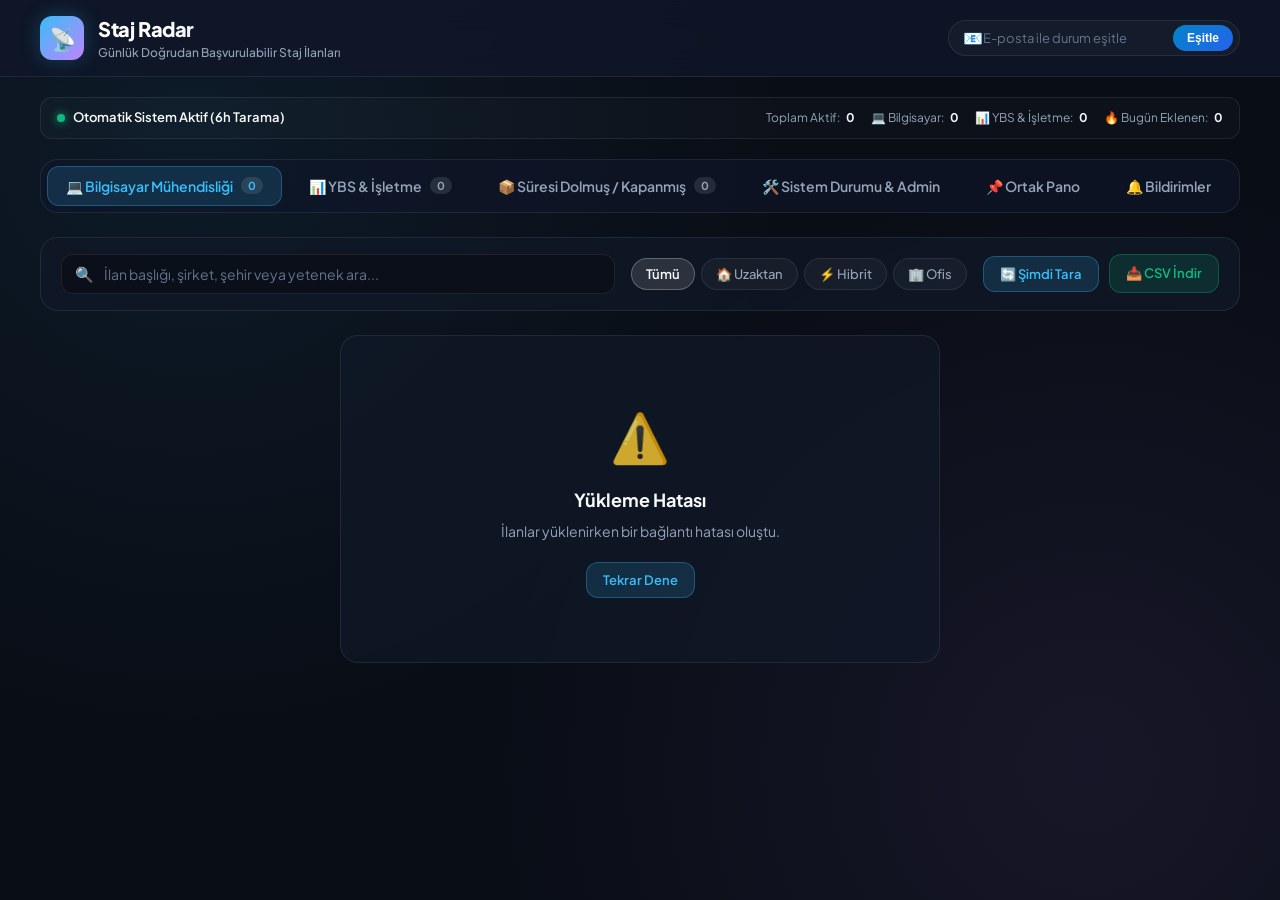
==== commit a99bba2f: "Add files via upload" ====
--- a/staj_radar/templates/index.html
+++ b/staj_radar/templates/index.html
@@ -3,27 +3,52 @@
 <head>
     <meta charset="UTF-8">
     <meta name="viewport" content="width=device-width, initial-scale=1.0">
-    <title>Staj Radar | Günlük Yazılım & YBS Staj İlanları</title>
+    <title>Staj Radar | Canlı Yazılım & YBS Staj İlanları</title>
     <meta name="description" content="Bilgisayar Mühendisliği ve Yönetim Bilişim Sistemleri (YBS / İşletme) öğrencileri için 6 saatte bir güncellenen doğrudan başvurulabilir staj ilanları.">
-    <link href="https://fonts.googleapis.com/css2?family=Outfit:wght@300;400;500;600;700&display=swap" rel="stylesheet">
+    
+    <!-- Typography & Icons -->
+    <link rel="preconnect" href="https://fonts.googleapis.com">
+    <link rel="preconnect" href="https://fonts.gstatic.com" crossorigin>
+    <link href="https://fonts.googleapis.com/css2?family=Plus+Jakarta+Sans:wght@400;500;600;700;800&display=swap" rel="stylesheet">
+    
     <style>
         :root {
-            --bg-primary: #0a0f1d;
-            --bg-secondary: #131b2e;
-            --card-bg: rgba(19, 27, 46, 0.7);
-            --card-border: rgba(255, 255, 255, 0.08);
-            --text-main: #f1f5f9;
+            --bg-body: #090d16;
+            --bg-card: rgba(17, 24, 39, 0.75);
+            --bg-card-hover: rgba(24, 33, 53, 0.85);
+            --bg-glass: rgba(15, 23, 42, 0.8);
+            --border-subtle: rgba(255, 255, 255, 0.08);
+            --border-hover: rgba(255, 255, 255, 0.18);
+            
+            --text-main: #f8fafc;
             --text-muted: #94a3b8;
-            --accent-ce: #38bdf8;
-            --accent-ce-glow: rgba(56, 189, 248, 0.2);
-            --accent-mis: #a855f7;
-            --accent-mis-glow: rgba(168, 85, 247, 0.2);
-            --accent-green: #10b981;
-            --accent-amber: #f59e0b;
-            --accent-danger: #ef4444;
-            --radius-lg: 16px;
-            --radius-md: 10px;
-            --font-family: 'Outfit', -apple-system, BlinkMacSystemFont, sans-serif;
+            --text-subtle: #64748b;
+
+            --ce-accent: #38bdf8;
+            --ce-glow: rgba(56, 189, 248, 0.15);
+            --ce-border: rgba(56, 189, 248, 0.3);
+
+            --mis-accent: #c084fc;
+            --mis-glow: rgba(192, 132, 252, 0.15);
+            --mis-border: rgba(192, 132, 252, 0.3);
+
+            --success: #10b981;
+            --success-glow: rgba(16, 185, 129, 0.15);
+            
+            --warning: #f59e0b;
+            --warning-glow: rgba(245, 158, 11, 0.15);
+
+            --danger: #f43f5e;
+            --danger-glow: rgba(244, 63, 94, 0.15);
+
+            --radius-sm: 8px;
+            --radius-md: 12px;
+            --radius-lg: 18px;
+            --radius-full: 9999px;
+
+            --font-family: 'Plus Jakarta Sans', -apple-system, BlinkMacSystemFont, sans-serif;
+            --shadow-card: 0 10px 30px -10px rgba(0, 0, 0, 0.5);
+            --transition: all 0.25s cubic-bezier(0.16, 1, 0.3, 1);
         }
 
         * {
@@ -34,134 +59,232 @@
 
         body {
             font-family: var(--font-family);
-            background-color: var(--bg-primary);
+            background-color: var(--bg-body);
             color: var(--text-main);
             min-height: 100vh;
             background-image: 
-                radial-gradient(circle at 10% 20%, rgba(56, 189, 248, 0.07) 0%, transparent 40%),
-                radial-gradient(circle at 90% 80%, rgba(168, 85, 247, 0.07) 0%, transparent 40%);
+                radial-gradient(circle at 15% 15%, rgba(56, 189, 248, 0.08) 0%, transparent 45%),
+                radial-gradient(circle at 85% 85%, rgba(192, 132, 252, 0.08) 0%, transparent 45%);
+            background-attachment: fixed;
+            line-height: 1.5;
             padding-bottom: 60px;
+            -webkit-font-smoothing: antialiased;
         }
 
         .container {
-            max-width: 1200px;
+            max-width: 1240px;
             margin: 0 auto;
             padding: 0 20px;
         }
 
-        /* Header */
+        /* Glass Header */
         header {
-            background: rgba(10, 15, 29, 0.85);
-            backdrop-filter: blur(12px);
+            background: var(--bg-glass);
+            backdrop-filter: blur(16px);
+            -webkit-backdrop-filter: blur(16px);
             position: sticky;
             top: 0;
             z-index: 100;
-            border-bottom: 1px solid var(--card-border);
-            padding: 16px 0;
-        }
-
-        .header-content {
+            border-bottom: 1px solid var(--border-subtle);
+            padding: 14px 0;
+        }
+
+        .header-inner {
             display: flex;
             justify-content: space-between;
             align-items: center;
+            gap: 16px;
             flex-wrap: wrap;
-            gap: 16px;
-        }
-
-        .logo {
-            display: flex;
-            align-items: center;
-            gap: 12px;
+        }
+
+        .brand {
+            display: flex;
+            align-items: center;
+            gap: 14px;
             text-decoration: none;
-            color: var(--text-main);
-        }
-
-        .logo-icon {
-            width: 42px;
-            height: 42px;
-            background: linear-gradient(135deg, var(--accent-ce), var(--accent-mis));
-            border-radius: 12px;
+            color: inherit;
+        }
+
+        .brand-logo-img {
+            height: 44px;
+            max-width: 180px;
+            object-fit: contain;
+            border-radius: var(--radius-md);
+            background: #ffffff;
+            padding: 4px 10px;
+            box-shadow: 0 4px 12px rgba(0, 0, 0, 0.2);
+        }
+
+        .brand-logo-icon {
+            width: 44px;
+            height: 44px;
+            background: linear-gradient(135deg, var(--ce-accent), var(--mis-accent));
+            border-radius: var(--radius-md);
             display: flex;
             align-items: center;
             justify-content: center;
             font-size: 22px;
-            box-shadow: 0 0 20px rgba(56, 189, 248, 0.3);
-        }
-
-        .logo-img {
-            height: 46px;
-            max-width: 180px;
-            object-fit: contain;
-            border-radius: 10px;
-            background: #fdfbf7;
-            padding: 3px 8px;
-            box-shadow: 0 0 15px rgba(255, 255, 255, 0.15);
-        }
-
-        .logo-text h1 {
-            font-size: 22px;
-            font-weight: 700;
-            background: linear-gradient(to right, #ffffff, #cbd5e1);
+            box-shadow: 0 0 20px rgba(56, 189, 248, 0.25);
+        }
+
+        .brand-title {
+            display: flex;
+            flex-direction: column;
+        }
+
+        .brand-title h1 {
+            font-size: 20px;
+            font-weight: 800;
+            letter-spacing: -0.02em;
+            background: linear-gradient(135deg, #ffffff 30%, var(--text-muted));
             -webkit-background-clip: text;
             -webkit-text-fill-color: transparent;
         }
 
-        .logo-text p {
+        .brand-title p {
             font-size: 12px;
             color: var(--text-muted);
-        }
-
-        /* Email Sync Bar */
-        .user-email-bar {
-            display: flex;
-            align-items: center;
-            gap: 10px;
-            background: rgba(255, 255, 255, 0.04);
-            border: 1px solid var(--card-border);
-            border-radius: 30px;
-            padding: 6px 14px;
-        }
-
-        .user-email-bar input {
+            font-weight: 500;
+        }
+
+        /* Header Right Controls */
+        .header-actions {
+            display: flex;
+            align-items: center;
+            gap: 12px;
+            flex-wrap: wrap;
+        }
+
+        .sync-email-box {
+            display: flex;
+            align-items: center;
+            background: rgba(255, 255, 255, 0.03);
+            border: 1px solid var(--border-subtle);
+            border-radius: var(--radius-full);
+            padding: 4px 6px 4px 14px;
+            transition: var(--transition);
+        }
+
+        .sync-email-box:focus-within {
+            border-color: var(--ce-accent);
+            background: rgba(255, 255, 255, 0.05);
+            box-shadow: 0 0 0 3px var(--ce-glow);
+        }
+
+        .sync-email-box input {
             background: transparent;
             border: none;
             color: var(--text-main);
+            font-family: inherit;
             font-size: 13px;
             outline: none;
-            width: 200px;
-        }
-
-        .user-email-bar button {
-            background: linear-gradient(135deg, var(--accent-ce), #0284c7);
+            width: 190px;
+        }
+
+        .sync-email-box input::placeholder {
+            color: var(--text-subtle);
+        }
+
+        .btn-sync {
+            background: linear-gradient(135deg, #0284c7, #2563eb);
             border: none;
-            color: white;
+            color: #ffffff;
             padding: 6px 14px;
-            border-radius: 20px;
+            border-radius: var(--radius-full);
             font-size: 12px;
+            font-weight: 700;
+            cursor: pointer;
+            transition: var(--transition);
+        }
+
+        .btn-sync:hover {
+            opacity: 0.92;
+            transform: scale(1.02);
+        }
+
+        /* System Status Bar */
+        .system-ticker {
+            margin-top: 20px;
+            display: flex;
+            align-items: center;
+            justify-content: space-between;
+            background: rgba(255, 255, 255, 0.02);
+            border: 1px solid var(--border-subtle);
+            border-radius: var(--radius-md);
+            padding: 10px 16px;
+            font-size: 13px;
+            color: var(--text-muted);
+            flex-wrap: wrap;
+            gap: 12px;
+        }
+
+        .status-indicator {
+            display: inline-flex;
+            align-items: center;
+            gap: 8px;
             font-weight: 600;
-            cursor: pointer;
-            transition: all 0.2s;
-        }
-
-        .user-email-bar button:hover {
-            opacity: 0.9;
-            transform: translateY(-1px);
-        }
-
-        /* Nav Tabs */
+            color: var(--text-main);
+        }
+
+        .pulse-dot {
+            width: 8px;
+            height: 8px;
+            background-color: var(--success);
+            border-radius: 50%;
+            box-shadow: 0 0 10px var(--success);
+            animation: pulse 2s infinite;
+        }
+
+        @keyframes pulse {
+            0% { transform: scale(0.95); box-shadow: 0 0 0 0 rgba(16, 185, 129, 0.7); }
+            70% { transform: scale(1); box-shadow: 0 0 0 8px rgba(16, 185, 129, 0); }
+            100% { transform: scale(0.95); box-shadow: 0 0 0 0 rgba(16, 185, 129, 0); }
+        }
+
+        .quick-metrics {
+            display: flex;
+            gap: 16px;
+            align-items: center;
+            flex-wrap: wrap;
+        }
+
+        .metric-pill {
+            display: inline-flex;
+            align-items: center;
+            gap: 6px;
+            font-size: 12px;
+        }
+
+        .metric-pill strong {
+            color: var(--text-main);
+            font-weight: 700;
+        }
+
+        /* Navigation Segmented Tabs */
+        .nav-wrapper {
+            margin: 20px 0 24px 0;
+        }
+
         .nav-tabs {
             display: flex;
             gap: 8px;
-            margin: 24px 0 16px 0;
+            background: rgba(15, 23, 42, 0.6);
+            border: 1px solid var(--border-subtle);
+            padding: 6px;
+            border-radius: var(--radius-lg);
             overflow-x: auto;
-            padding-bottom: 8px;
+            scrollbar-width: none;
+        }
+
+        .nav-tabs::-webkit-scrollbar {
+            display: none;
         }
 
         .tab-btn {
-            background: var(--bg-secondary);
-            border: 1px solid var(--card-border);
+            background: transparent;
+            border: 1px solid transparent;
             color: var(--text-muted);
-            padding: 10px 20px;
+            padding: 10px 18px;
             border-radius: var(--radius-md);
             font-size: 14px;
             font-weight: 600;
@@ -169,356 +292,459 @@
             display: flex;
             align-items: center;
             gap: 8px;
-            transition: all 0.2s;
+            transition: var(--transition);
             white-space: nowrap;
+            font-family: inherit;
         }
 
         .tab-btn:hover {
             color: var(--text-main);
-            background: rgba(255, 255, 255, 0.05);
+            background: rgba(255, 255, 255, 0.04);
         }
 
         .tab-btn.active-ce {
-            background: var(--accent-ce-glow);
-            border-color: var(--accent-ce);
-            color: var(--accent-ce);
+            background: var(--ce-glow);
+            border-color: var(--ce-border);
+            color: var(--ce-accent);
         }
 
         .tab-btn.active-mis {
-            background: var(--accent-mis-glow);
-            border-color: var(--accent-mis);
-            color: var(--accent-mis);
+            background: var(--mis-glow);
+            border-color: var(--mis-border);
+            color: var(--mis-accent);
+        }
+
+        .tab-btn.active-expired {
+            background: var(--danger-glow);
+            border-color: rgba(244, 63, 94, 0.3);
+            color: var(--danger);
         }
 
         .tab-btn.active-notes {
-            background: rgba(245, 158, 11, 0.15);
-            border-color: var(--accent-amber);
-            color: var(--accent-amber);
+            background: var(--warning-glow);
+            border-color: rgba(245, 158, 11, 0.3);
+            color: var(--warning);
         }
 
         .tab-btn.active-notifications {
-            background: rgba(16, 185, 129, 0.15);
-            border-color: var(--accent-green);
-            color: var(--accent-green);
+            background: var(--success-glow);
+            border-color: rgba(16, 185, 129, 0.3);
+            color: var(--success);
         }
 
         .tab-btn.active-admin {
             background: rgba(56, 189, 248, 0.15);
-            border-color: var(--accent-ce);
-            color: var(--accent-ce);
-        }
-
-        .badge-count {
-            background: rgba(255, 255, 255, 0.15);
-            color: var(--text-main);
+            border-color: var(--ce-border);
+            color: var(--ce-accent);
+        }
+
+        .tab-badge {
             font-size: 11px;
             padding: 2px 7px;
-            border-radius: 10px;
+            border-radius: var(--radius-full);
+            background: rgba(255, 255, 255, 0.1);
             font-weight: 700;
         }
 
-        .stats-bar {
-            display: flex;
-            gap: 12px;
-            margin-bottom: 20px;
-            flex-wrap: wrap;
-        }
-
-        .stat-pill {
-            background: rgba(255, 255, 255, 0.03);
-            border: 1px solid var(--card-border);
-            padding: 8px 16px;
-            border-radius: 12px;
-            font-size: 13px;
-            color: var(--text-muted);
-            display: flex;
-            align-items: center;
-            gap: 8px;
-        }
-
-        .stat-num {
-            font-weight: 700;
-            color: var(--accent-ce);
-            font-size: 14px;
-        }
-
-        /* Controls Section */
-        .controls-section {
-            background: var(--card-bg);
-            border: 1px solid var(--card-border);
+        /* Controls / Filter Toolbar */
+        .toolbar {
+            background: var(--bg-card);
+            border: 1px solid var(--border-subtle);
             border-radius: var(--radius-lg);
             padding: 16px 20px;
             margin-bottom: 24px;
             display: flex;
             justify-content: space-between;
             align-items: center;
+            gap: 16px;
             flex-wrap: wrap;
-            gap: 16px;
-        }
-
-        .search-box {
+        }
+
+        .search-container {
             position: relative;
             flex: 1;
-            min-width: 250px;
-        }
-
-        .search-box input {
+            min-width: 260px;
+        }
+
+        .search-container input {
             width: 100%;
-            background: rgba(10, 15, 29, 0.6);
-            border: 1px solid var(--card-border);
+            background: rgba(9, 13, 22, 0.7);
+            border: 1px solid var(--border-subtle);
             color: var(--text-main);
-            padding: 10px 16px 10px 40px;
+            padding: 10px 16px 10px 42px;
             border-radius: var(--radius-md);
             font-size: 14px;
+            font-family: inherit;
             outline: none;
-        }
-
-        .search-box input:focus {
-            border-color: var(--accent-ce);
-        }
-
-        .search-box::before {
-            content: "🔍";
+            transition: var(--transition);
+        }
+
+        .search-container input:focus {
+            border-color: var(--ce-accent);
+            box-shadow: 0 0 0 3px var(--ce-glow);
+        }
+
+        .search-container input::placeholder {
+            color: var(--text-subtle);
+        }
+
+        .search-icon {
             position: absolute;
-            left: 12px;
+            left: 14px;
             top: 50%;
             transform: translateY(-50%);
-            font-size: 14px;
-            opacity: 0.6;
+            font-size: 15px;
+            color: var(--text-subtle);
+            pointer-events: none;
         }
 
         .filter-group {
             display: flex;
-            gap: 8px;
+            gap: 6px;
+            align-items: center;
             flex-wrap: wrap;
         }
 
         .filter-chip {
             background: rgba(255, 255, 255, 0.04);
-            border: 1px solid var(--card-border);
+            border: 1px solid var(--border-subtle);
             color: var(--text-muted);
-            padding: 6px 14px;
-            border-radius: 20px;
-            font-size: 12px;
+            padding: 7px 14px;
+            border-radius: var(--radius-full);
+            font-size: 13px;
+            font-weight: 500;
             cursor: pointer;
-            transition: all 0.2s;
+            transition: var(--transition);
+            font-family: inherit;
+        }
+
+        .filter-chip:hover {
+            color: var(--text-main);
+            border-color: var(--border-hover);
         }
 
         .filter-chip.active {
             background: rgba(255, 255, 255, 0.12);
             color: var(--text-main);
-            border-color: rgba(255, 255, 255, 0.3);
-        }
-
-        .btn-export {
-            background: rgba(16, 185, 129, 0.15);
-            border: 1px solid var(--accent-green);
-            color: var(--accent-green);
-            padding: 8px 16px;
+            border-color: rgba(255, 255, 255, 0.25);
+            font-weight: 600;
+        }
+
+        .toolbar-actions {
+            display: flex;
+            gap: 10px;
+            align-items: center;
+        }
+
+        .btn-action {
+            display: inline-flex;
+            align-items: center;
+            gap: 6px;
+            padding: 9px 16px;
             border-radius: var(--radius-md);
             font-size: 13px;
             font-weight: 600;
             cursor: pointer;
             text-decoration: none;
-            display: inline-flex;
-            align-items: center;
-            gap: 6px;
-            transition: all 0.2s;
+            transition: var(--transition);
+            font-family: inherit;
+            border: 1px solid transparent;
+        }
+
+        .btn-scan {
+            background: var(--ce-glow);
+            border-color: var(--ce-border);
+            color: var(--ce-accent);
+        }
+
+        .btn-scan:hover {
+            background: var(--ce-accent);
+            color: #090d16;
+            font-weight: 700;
+        }
+
+        .btn-export {
+            background: var(--success-glow);
+            border-color: rgba(16, 185, 129, 0.3);
+            color: var(--success);
         }
 
         .btn-export:hover {
-            background: var(--accent-green);
-            color: white;
-        }
-
-        .btn-scan {
-            background: rgba(56, 189, 248, 0.15);
-            border: 1px solid var(--accent-ce);
-            color: var(--accent-ce);
-            padding: 8px 16px;
-            border-radius: var(--radius-md);
-            font-size: 13px;
-            font-weight: 600;
-            cursor: pointer;
-            display: inline-flex;
-            align-items: center;
-            gap: 6px;
-            transition: all 0.2s;
-        }
-
-        .btn-scan:hover {
-            background: var(--accent-ce);
-            color: white;
-        }
-
-        /* Jobs Grid */
+            background: var(--success);
+            color: #090d16;
+            font-weight: 700;
+        }
+
+        /* Job Card Grid */
         .jobs-grid {
             display: grid;
-            grid-template-columns: repeat(auto-fill, minmax(350px, 1fr));
+            grid-template-columns: repeat(auto-fill, minmax(360px, 1fr));
             gap: 20px;
         }
 
         .job-card {
-            background: var(--card-bg);
-            border: 1px solid var(--card-border);
+            background: var(--bg-card);
+            border: 1px solid var(--border-subtle);
             border-radius: var(--radius-lg);
-            padding: 20px;
+            padding: 22px;
             display: flex;
             flex-direction: column;
             justify-content: space-between;
-            transition: all 0.3s cubic-bezier(0.4, 0, 0.2, 1);
+            transition: var(--transition);
             position: relative;
             overflow: hidden;
+            box-shadow: var(--shadow-card);
         }
 
         .job-card:hover {
             transform: translateY(-4px);
-            border-color: rgba(255, 255, 255, 0.2);
-            box-shadow: 0 12px 30px rgba(0, 0, 0, 0.4);
-        }
-
-        .job-card.ce-border::before {
-            content: '';
+            background: var(--bg-card-hover);
+            border-color: var(--border-hover);
+            box-shadow: 0 16px 36px -10px rgba(0, 0, 0, 0.6);
+        }
+
+        .job-card-indicator {
             position: absolute;
-            top: 0; left: 0; width: 4px; height: 100%;
-            background: var(--accent-ce);
-        }
-
-        .job-card.mis-border::before {
-            content: '';
-            position: absolute;
-            top: 0; left: 0; width: 4px; height: 100%;
-            background: var(--accent-mis);
-        }
-
-        .job-card.expired-border::before {
-            content: '';
-            position: absolute;
-            top: 0; left: 0; width: 4px; height: 100%;
-            background: var(--accent-danger);
-        }
-
-        .job-header {
+            top: 0;
+            left: 0;
+            right: 0;
+            height: 3px;
+        }
+
+        .job-card.ce .job-card-indicator {
+            background: linear-gradient(90deg, var(--ce-accent), #0284c7);
+        }
+
+        .job-card.mis .job-card-indicator {
+            background: linear-gradient(90deg, var(--mis-accent), #9333ea);
+        }
+
+        .job-card.expired .job-card-indicator {
+            background: linear-gradient(90deg, var(--danger), #be123c);
+        }
+
+        .card-top {
             display: flex;
             justify-content: space-between;
             align-items: flex-start;
-            margin-bottom: 12px;
-            gap: 10px;
+            gap: 12px;
+            margin-bottom: 10px;
         }
 
         .company-name {
             font-size: 13px;
             color: var(--text-muted);
-            font-weight: 500;
+            font-weight: 600;
+            letter-spacing: 0.01em;
+            text-transform: uppercase;
+        }
+
+        .platform-badge {
+            font-size: 11px;
+            padding: 3px 9px;
+            border-radius: var(--radius-full);
+            font-weight: 700;
+            background: rgba(255, 255, 255, 0.06);
+            border: 1px solid var(--border-subtle);
+            color: var(--text-muted);
+            white-space: nowrap;
         }
 
         .job-title {
-            font-size: 17px;
+            font-size: 18px;
             font-weight: 700;
             color: var(--text-main);
-            margin-top: 4px;
-            line-height: 1.3;
-        }
-
-        .platform-tag {
-            font-size: 11px;
-            padding: 3px 8px;
-            border-radius: 6px;
-            font-weight: 600;
-            background: rgba(255, 255, 255, 0.06);
-            color: var(--text-muted);
-            white-space: nowrap;
-        }
-
-        .job-details {
-            display: flex;
-            gap: 12px;
-            margin: 12px 0;
+            line-height: 1.35;
+            margin-bottom: 12px;
+            letter-spacing: -0.01em;
+        }
+
+        .meta-pills {
+            display: flex;
+            gap: 8px;
+            flex-wrap: wrap;
+            margin-bottom: 14px;
+        }
+
+        .meta-pill {
+            display: inline-flex;
+            align-items: center;
+            gap: 5px;
             font-size: 12px;
             color: var(--text-muted);
+            background: rgba(255, 255, 255, 0.04);
+            padding: 4px 10px;
+            border-radius: var(--radius-sm);
+            border: 1px solid rgba(255, 255, 255, 0.05);
+        }
+
+        .skills-tags {
+            display: flex;
+            gap: 6px;
             flex-wrap: wrap;
-        }
-
-        .detail-item {
-            display: flex;
-            align-items: center;
-            gap: 4px;
+            margin-bottom: 16px;
+        }
+
+        .skill-tag {
+            font-size: 11px;
+            font-weight: 600;
+            color: var(--ce-accent);
+            background: var(--ce-glow);
+            padding: 2px 8px;
+            border-radius: 4px;
+        }
+
+        .skill-tag.mis-tag {
+            color: var(--mis-accent);
+            background: var(--mis-glow);
         }
 
         .job-desc {
             font-size: 13px;
             color: #cbd5e1;
-            line-height: 1.5;
+            line-height: 1.55;
             margin-bottom: 20px;
-        }
-
-        .job-actions {
+            display: -webkit-box;
+            -webkit-line-clamp: 3;
+            -webkit-box-orient: vertical;
+            overflow: hidden;
+        }
+
+        .card-footer {
             display: flex;
             justify-content: space-between;
             align-items: center;
-            gap: 10px;
-            border-top: 1px solid var(--card-border);
-            padding-top: 14px;
+            gap: 12px;
+            border-top: 1px solid var(--border-subtle);
+            padding-top: 16px;
+        }
+
+        .deadline-badge {
+            font-size: 12px;
+            font-weight: 600;
+            display: inline-flex;
+            align-items: center;
+            gap: 5px;
+            color: var(--text-muted);
+        }
+
+        .deadline-badge.urgent {
+            color: var(--danger);
         }
 
         .btn-apply {
-            background: linear-gradient(135deg, var(--accent-ce), #0284c7);
-            color: white;
+            background: linear-gradient(135deg, #0284c7, #2563eb);
+            color: #ffffff;
             text-decoration: none;
             padding: 9px 18px;
             border-radius: var(--radius-md);
             font-size: 13px;
-            font-weight: 600;
+            font-weight: 700;
             display: inline-flex;
             align-items: center;
             gap: 6px;
-            transition: all 0.2s;
+            transition: var(--transition);
+            box-shadow: 0 4px 14px rgba(2, 132, 199, 0.3);
         }
 
         .btn-apply:hover {
-            opacity: 0.9;
-            transform: scale(1.02);
-            box-shadow: 0 4px 15px rgba(56, 189, 248, 0.3);
-        }
-
-        .user-actions {
+            transform: scale(1.03);
+            box-shadow: 0 6px 20px rgba(2, 132, 199, 0.45);
+        }
+
+        .user-toggles {
             display: flex;
             gap: 6px;
         }
 
-        .btn-user-act {
-            background: rgba(255, 255, 255, 0.05);
-            border: 1px solid var(--card-border);
+        .btn-icon-toggle {
+            background: rgba(255, 255, 255, 0.04);
+            border: 1px solid var(--border-subtle);
             color: var(--text-muted);
-            width: 34px;
-            height: 34px;
-            border-radius: 8px;
+            width: 36px;
+            height: 36px;
+            border-radius: var(--radius-md);
             display: flex;
             align-items: center;
             justify-content: center;
             cursor: pointer;
             font-size: 14px;
-            transition: all 0.2s;
-        }
-
-        .btn-user-act:hover {
+            transition: var(--transition);
+        }
+
+        .btn-icon-toggle:hover {
             color: var(--text-main);
             background: rgba(255, 255, 255, 0.1);
         }
 
-        .btn-user-act.applied {
-            background: rgba(16, 185, 129, 0.2);
-            border-color: var(--accent-green);
-            color: var(--accent-green);
-        }
-
-        .btn-user-act.saved {
-            background: rgba(245, 158, 11, 0.2);
-            border-color: var(--accent-amber);
-            color: var(--accent-amber);
-        }
-
-        /* Admin / Status Dashboard */
+        .btn-icon-toggle.saved {
+            background: var(--warning-glow);
+            border-color: rgba(245, 158, 11, 0.4);
+            color: var(--warning);
+        }
+
+        .btn-icon-toggle.applied {
+            background: var(--success-glow);
+            border-color: rgba(16, 185, 129, 0.4);
+            color: var(--success);
+        }
+
+        /* Skeleton Loading Cards */
+        .skeleton-card {
+            background: var(--bg-card);
+            border: 1px solid var(--border-subtle);
+            border-radius: var(--radius-lg);
+            padding: 22px;
+            display: flex;
+            flex-direction: column;
+            gap: 16px;
+        }
+
+        .skeleton-line {
+            height: 14px;
+            background: linear-gradient(90deg, rgba(255,255,255,0.03) 25%, rgba(255,255,255,0.08) 50%, rgba(255,255,255,0.03) 75%);
+            background-size: 200% 100%;
+            animation: skeleton-loading 1.5s infinite;
+            border-radius: 4px;
+        }
+
+        @keyframes skeleton-loading {
+            0% { background-position: 200% 0; }
+            100% { background-position: -200% 0; }
+        }
+
+        /* Empty & Error States */
+        .state-container {
+            text-align: center;
+            padding: 64px 20px;
+            background: var(--bg-card);
+            border: 1px solid var(--border-subtle);
+            border-radius: var(--radius-lg);
+            color: var(--text-muted);
+            max-width: 600px;
+            margin: 20px auto;
+        }
+
+        .state-icon {
+            font-size: 48px;
+            margin-bottom: 14px;
+            opacity: 0.8;
+        }
+
+        .state-title {
+            font-size: 18px;
+            font-weight: 700;
+            color: var(--text-main);
+            margin-bottom: 8px;
+        }
+
+        .state-desc {
+            font-size: 14px;
+            color: var(--text-muted);
+            margin-bottom: 20px;
+        }
+
+        /* Admin Dashboard */
         .admin-dashboard {
             display: flex;
             flex-direction: column;
@@ -532,10 +758,10 @@
         }
 
         .metric-card {
-            background: var(--card-bg);
-            border: 1px solid var(--card-border);
+            background: var(--bg-card);
+            border: 1px solid var(--border-subtle);
             border-radius: var(--radius-md);
-            padding: 16px;
+            padding: 18px;
             display: flex;
             flex-direction: column;
             gap: 6px;
@@ -544,18 +770,18 @@
         .metric-label {
             font-size: 12px;
             color: var(--text-muted);
-            font-weight: 500;
+            font-weight: 600;
         }
 
         .metric-value {
-            font-size: 20px;
-            font-weight: 700;
+            font-size: 22px;
+            font-weight: 800;
             color: var(--text-main);
         }
 
-        .scan-logs-container {
-            background: var(--card-bg);
-            border: 1px solid var(--card-border);
+        .scan-logs-wrapper {
+            background: var(--bg-card);
+            border: 1px solid var(--border-subtle);
             border-radius: var(--radius-lg);
             padding: 20px;
             overflow-x: auto;
@@ -570,12 +796,13 @@
 
         .scan-table th, .scan-table td {
             padding: 12px 14px;
-            border-bottom: 1px solid var(--card-border);
+            border-bottom: 1px solid var(--border-subtle);
         }
 
         .scan-table th {
             color: var(--text-muted);
             font-weight: 600;
+            background: rgba(255, 255, 255, 0.02);
         }
 
         .status-badge {
@@ -583,27 +810,28 @@
             padding: 3px 8px;
             border-radius: 6px;
             font-weight: 700;
+            display: inline-block;
         }
 
         .status-badge.completed {
-            background: rgba(16, 185, 129, 0.2);
-            color: var(--accent-green);
+            background: var(--success-glow);
+            color: var(--success);
         }
 
         .status-badge.running {
-            background: rgba(56, 189, 248, 0.2);
-            color: var(--accent-ce);
+            background: var(--ce-glow);
+            color: var(--ce-accent);
         }
 
         .status-badge.failed {
-            background: rgba(239, 68, 68, 0.2);
-            color: var(--accent-danger);
-        }
-
-        /* Pano / Notes Tab */
-        .notes-container {
-            background: var(--card-bg);
-            border: 1px solid var(--card-border);
+            background: var(--danger-glow);
+            color: var(--danger);
+        }
+
+        /* Notes & Notifications */
+        .panel-box {
+            background: var(--bg-card);
+            border: 1px solid var(--border-subtle);
             border-radius: var(--radius-lg);
             padding: 24px;
         }
@@ -613,18 +841,18 @@
             flex-direction: column;
             gap: 12px;
             margin-bottom: 24px;
-            background: rgba(10, 15, 29, 0.5);
-            padding: 16px;
+            background: rgba(9, 13, 22, 0.6);
+            padding: 18px;
             border-radius: var(--radius-md);
-            border: 1px solid var(--card-border);
+            border: 1px solid var(--border-subtle);
         }
 
         .note-form input, .note-form textarea {
             background: rgba(255, 255, 255, 0.04);
-            border: 1px solid var(--card-border);
+            border: 1px solid var(--border-subtle);
             color: var(--text-main);
-            padding: 10px;
-            border-radius: 8px;
+            padding: 12px;
+            border-radius: var(--radius-sm);
             font-family: inherit;
             font-size: 13px;
             outline: none;
@@ -632,154 +860,145 @@
 
         .note-form textarea {
             resize: vertical;
-            min-height: 80px;
+            min-height: 90px;
         }
 
         .note-form button {
             align-self: flex-end;
-            background: var(--accent-amber);
-            color: #000;
+            background: var(--warning);
+            color: #090d16;
             font-weight: 700;
             border: none;
-            padding: 10px 20px;
-            border-radius: 8px;
+            padding: 10px 22px;
+            border-radius: var(--radius-md);
             cursor: pointer;
-        }
-
-        .notes-list {
-            display: flex;
-            flex-direction: column;
-            gap: 14px;
+            font-family: inherit;
         }
 
         .note-card {
-            background: rgba(255, 255, 255, 0.03);
-            border: 1px solid var(--card-border);
-            border-radius: var(--radius-md);
-            padding: 14px;
-        }
-
-        .note-author {
-            font-weight: 700;
-            color: var(--accent-amber);
-            font-size: 13px;
-            margin-bottom: 4px;
-        }
-
-        .note-time {
-            font-size: 11px;
-            color: var(--text-muted);
-            float: right;
-        }
-
-        .note-msg {
-            font-size: 13px;
-            color: var(--text-main);
-            line-height: 1.4;
-        }
-
-        /* Notifications Tab */
-        .notifications-list {
-            display: flex;
-            flex-direction: column;
-            gap: 12px;
-        }
-
-        .notification-card {
-            background: var(--card-bg);
-            border: 1px solid var(--card-border);
+            background: rgba(255, 255, 255, 0.02);
+            border: 1px solid var(--border-subtle);
             border-radius: var(--radius-md);
             padding: 16px;
+            margin-bottom: 12px;
+        }
+
+        .notification-card {
+            background: var(--bg-card);
+            border: 1px solid var(--border-subtle);
+            border-radius: var(--radius-md);
+            padding: 16px;
             display: flex;
             gap: 14px;
             align-items: flex-start;
-        }
-
-        .notification-icon {
-            font-size: 20px;
-        }
-
-        .notification-title {
-            font-weight: 700;
-            font-size: 14px;
-            margin-bottom: 4px;
-        }
-
-        .notification-desc {
-            font-size: 13px;
-            color: var(--text-muted);
-        }
-
-        /* Empty state */
-        .empty-state {
-            text-align: center;
-            padding: 60px 20px;
-            color: var(--text-muted);
-        }
-
-        .empty-icon {
-            font-size: 48px;
             margin-bottom: 12px;
-            opacity: 0.5;
+        }
+
+        /* Responsive Breakpoints */
+        @media (max-width: 768px) {
+            .header-inner {
+                flex-direction: column;
+                align-items: stretch;
+            }
+
+            .sync-email-box {
+                width: 100%;
+            }
+
+            .sync-email-box input {
+                flex: 1;
+                width: auto;
+            }
+
+            .jobs-grid {
+                grid-template-columns: 1fr;
+            }
+
+            .toolbar {
+                flex-direction: column;
+                align-items: stretch;
+            }
+
+            .search-container {
+                width: 100%;
+            }
+
+            .filter-group {
+                justify-content: flex-start;
+                overflow-x: auto;
+                padding-bottom: 4px;
+            }
         }
     </style>
 </head>
 <body>
 
+    <!-- Glass Header -->
     <header>
-        <div class="container header-content">
-            <a href="#" class="logo" onclick="switchCategory('computer_engineering')">
-                <img src="/static/logo.png" alt="Staj Radar Logo" class="logo-img" id="custom-logo-img" onerror="this.style.display='none'; document.getElementById('default-logo-icon').style.display='flex';" onload="document.getElementById('default-logo-icon').style.display='none';">
-                <div class="logo-icon" id="default-logo-icon" style="display:none;">📡</div>
-                <div class="logo-text">
+        <div class="container header-inner">
+            <a href="#" class="brand" onclick="switchCategory('computer_engineering')">
+                <img src="/static/logo.png" alt="Staj Radar Logo" class="brand-logo-img" id="custom-logo-img" onerror="this.style.display='none'; document.getElementById('default-logo-icon').style.display='flex';" onload="document.getElementById('default-logo-icon').style.display='none';">
+                <div class="brand-logo-icon" id="default-logo-icon" style="display:none;">📡</div>
+                <div class="brand-title">
                     <h1>Staj Radar</h1>
                     <p>Günlük Doğrudan Başvurulabilir Staj İlanları</p>
                 </div>
             </a>
 
-            <div class="user-email-bar">
-                <span>📧</span>
-                <input type="email" id="userEmail" placeholder="E-posta ile Takip Et (Opsiyonel)">
-                <button onclick="saveUserEmail()">Kaydet / Eşitle</button>
+            <div class="header-actions">
+                <div class="sync-email-box">
+                    <span>📧</span>
+                    <input type="email" id="userEmail" placeholder="E-posta ile durum eşitle">
+                    <button class="btn-sync" onclick="saveUserEmail()">Eşitle</button>
+                </div>
             </div>
         </div>
     </header>
 
     <div class="container">
-        <!-- Tabs -->
-        <div class="nav-tabs">
-            <button class="tab-btn active-ce" id="tab-ce" onclick="switchCategory('computer_engineering')">
-                💻 Bilgisayar Mühendisliği <span class="badge-count" id="ce-count">0</span>
-            </button>
-            <button class="tab-btn" id="tab-mis" onclick="switchCategory('mis')">
-                📊 YBS & İşletme / İktisadi Bilimler <span class="badge-count" id="mis-count">0</span>
-            </button>
-            <button class="tab-btn" id="tab-expired" onclick="switchTab('expired')">
-                📦 Süresi Dolmuş / Kapanmış <span class="badge-count" id="expired-count">0</span>
-            </button>
-            <button class="tab-btn" id="tab-admin" onclick="switchTab('admin')">
-                🛠️ Sistem Durumu & Admin
-            </button>
-            <button class="tab-btn" id="tab-notes" onclick="switchTab('notes')">
-                📌 Ortak Pano & Notlar
-            </button>
-            <button class="tab-btn" id="tab-notifications" onclick="switchTab('notifications')">
-                🔔 Bildirimler <span class="badge-count" id="notif-badge" style="display:none;">0</span>
-            </button>
+        <!-- Live System Ticker Bar -->
+        <div class="system-ticker">
+            <div class="status-indicator">
+                <span class="pulse-dot"></span>
+                <span>Otomatik Sistem Aktif (6h Tarama)</span>
+            </div>
+            <div class="quick-metrics">
+                <span class="metric-pill">Toplam Aktif: <strong id="stat-total">0</strong></span>
+                <span class="metric-pill">💻 Bilgisayar: <strong id="stat-ce">0</strong></span>
+                <span class="metric-pill">📊 YBS & İşletme: <strong id="stat-mis">0</strong></span>
+                <span class="metric-pill">🔥 Bugün Eklenen: <strong id="stat-today">0</strong></span>
+            </div>
         </div>
 
-        <!-- Stats Bar -->
-        <div class="stats-bar" id="stats-bar">
-            <div class="stat-pill"><span class="stat-num" id="stat-total">0</span> Toplam Aktif İlan</div>
-            <div class="stat-pill"><span class="stat-num" id="stat-ce">0</span> Bilgisayar Mühendisliği</div>
-            <div class="stat-pill"><span class="stat-num" id="stat-mis">0</span> YBS & İşletme</div>
-            <div class="stat-pill"><span class="stat-num" id="stat-today">0</span> Bugün Eklenen</div>
+        <!-- Navigation Tabs -->
+        <div class="nav-wrapper">
+            <div class="nav-tabs">
+                <button class="tab-btn active-ce" id="tab-ce" onclick="switchCategory('computer_engineering')">
+                    💻 Bilgisayar Mühendisliği <span class="tab-badge" id="ce-count">0</span>
+                </button>
+                <button class="tab-btn" id="tab-mis" onclick="switchCategory('mis')">
+                    📊 YBS & İşletme <span class="tab-badge" id="mis-count">0</span>
+                </button>
+                <button class="tab-btn" id="tab-expired" onclick="switchTab('expired')">
+                    📦 Süresi Dolmuş / Kapanmış <span class="tab-badge" id="expired-count">0</span>
+                </button>
+                <button class="tab-btn" id="tab-admin" onclick="switchTab('admin')">
+                    🛠️ Sistem Durumu & Admin
+                </button>
+                <button class="tab-btn" id="tab-notes" onclick="switchTab('notes')">
+                    📌 Ortak Pano
+                </button>
+                <button class="tab-btn" id="tab-notifications" onclick="switchTab('notifications')">
+                    🔔 Bildirimler <span class="tab-badge" id="notif-badge" style="display:none;">0</span>
+                </button>
+            </div>
         </div>
 
-        <!-- Controls -->
-        <div class="controls-section" id="controls-section">
-            <div class="search-box">
-                <input type="text" id="searchInput" placeholder="İlan başlığı, şirket veya konum ara..." oninput="handleSearch()">
+        <!-- Search & Filter Controls Toolbar -->
+        <div class="toolbar" id="controls-section">
+            <div class="search-container">
+                <span class="search-icon">🔍</span>
+                <input type="text" id="searchInput" placeholder="İlan başlığı, şirket, şehir veya yetenek ara..." oninput="handleSearch()">
             </div>
 
             <div class="filter-group">
@@ -789,20 +1008,24 @@
                 <button class="filter-chip" data-wtype="office" onclick="filterWorkType(this, 'office')">🏢 Ofis</button>
             </div>
 
-            <div style="display: flex; gap: 8px;">
-                <button class="btn-scan" onclick="triggerScan()">🔄 Şimdi Tara</button>
-                <a href="/api/jobs/export" class="btn-export" id="exportBtn">📥 CSV İndir</a>
+            <div class="toolbar-actions">
+                <button class="btn-action btn-scan" id="scanBtn" onclick="triggerScan()">🔄 Şimdi Tara</button>
+                <a href="/api/jobs/export" class="btn-action btn-export" id="exportBtn">📥 CSV İndir</a>
             </div>
         </div>
 
-        <!-- Content Area -->
+        <!-- Dynamic Main Content Area -->
         <div id="content-area">
-            <div class="jobs-grid" id="jobsGrid">
-                <!-- Dynamically Rendered Jobs -->
+            <!-- Skeleton Loading State by Default -->
+            <div class="jobs-grid">
+                <div class="skeleton-card"><div class="skeleton-line" style="width:40%;"></div><div class="skeleton-line" style="width:75%;"></div><div class="skeleton-line" style="width:100%;"></div></div>
+                <div class="skeleton-card"><div class="skeleton-line" style="width:30%;"></div><div class="skeleton-line" style="width:80%;"></div><div class="skeleton-line" style="width:100%;"></div></div>
+                <div class="skeleton-card"><div class="skeleton-line" style="width:50%;"></div><div class="skeleton-line" style="width:65%;"></div><div class="skeleton-line" style="width:100%;"></div></div>
             </div>
         </div>
     </div>
 
+    <!-- Application Script -->
     <script>
         let currentCategory = 'computer_engineering';
         let currentTab = 'jobs';
@@ -883,7 +1106,6 @@
             }
 
             document.getElementById('controls-section').style.display = 'flex';
-            if (document.getElementById('stats-bar')) document.getElementById('stats-bar').style.display = 'flex';
             document.getElementById('exportBtn').href = `/api/jobs/export?category=${cat}`;
             loadJobs();
         }
@@ -891,21 +1113,22 @@
         function switchTab(tab) {
             currentTab = tab;
             document.querySelectorAll('.tab-btn').forEach(btn => btn.className = 'tab-btn');
-            document.getElementById('controls-section').style.display = 'none';
-            if (document.getElementById('stats-bar')) document.getElementById('stats-bar').style.display = 'none';
-
+            
             if (tab === 'notes') {
+                document.getElementById('controls-section').style.display = 'none';
                 document.getElementById('tab-notes').className = 'tab-btn active-notes';
                 loadNotes();
             } else if (tab === 'notifications') {
+                document.getElementById('controls-section').style.display = 'none';
                 document.getElementById('tab-notifications').className = 'tab-btn active-notifications';
                 loadNotifications();
                 markNotificationsRead();
             } else if (tab === 'expired') {
-                document.getElementById('tab-expired').className = 'tab-btn active-notes';
+                document.getElementById('tab-expired').className = 'tab-btn active-expired';
                 document.getElementById('controls-section').style.display = 'flex';
                 loadJobs();
             } else if (tab === 'admin') {
+                document.getElementById('controls-section').style.display = 'none';
                 document.getElementById('tab-admin').className = 'tab-btn active-admin';
                 loadAdminDashboard();
             }
@@ -924,13 +1147,20 @@
             searchTimeout = setTimeout(() => {
                 searchQuery = document.getElementById('searchInput').value.trim();
                 loadJobs();
-            }, 300);
+            }, 250);
         }
 
         function loadJobs() {
             const container = document.getElementById('content-area');
             if (!container) return;
-            container.innerHTML = '<div class="empty-state"><div class="empty-icon">⏳</div><p>İlanlar yükleniyor...</p></div>';
+            
+            // Render Skeleton Loader
+            container.innerHTML = `
+                <div class="jobs-grid">
+                    <div class="skeleton-card"><div class="skeleton-line" style="width:40%;"></div><div class="skeleton-line" style="width:75%;"></div><div class="skeleton-line" style="width:100%;"></div></div>
+                    <div class="skeleton-card"><div class="skeleton-line" style="width:30%;"></div><div class="skeleton-line" style="width:80%;"></div><div class="skeleton-line" style="width:100%;"></div></div>
+                    <div class="skeleton-card"><div class="skeleton-line" style="width:50%;"></div><div class="skeleton-line" style="width:65%;"></div><div class="skeleton-line" style="width:100%;"></div></div>
+                </div>`;
 
             let url = currentTab === 'expired'
                 ? '/api/jobs?status=all_expired_closed&limit=100'
@@ -943,22 +1173,74 @@
                 .then(data => {
                     if (data.status === 'success') {
                         renderJobs(data.jobs);
+                    } else {
+                        showErrorState("İlan verisi alınamadı.");
                     }
                 })
                 .catch(err => {
                     console.error(err);
-                    container.innerHTML = '<div class="empty-state"><p>İlanlar yüklenirken bir hata oluştu.</p></div>';
+                    showErrorState("İlanlar yüklenirken bir bağlantı hatası oluştu.");
                 });
+        }
+
+        function showErrorState(msg) {
+            const container = document.getElementById('content-area');
+            container.innerHTML = `
+                <div class="state-container">
+                    <div class="state-icon">⚠️</div>
+                    <div class="state-title">Yükleme Hatası</div>
+                    <div class="state-desc">${escapeHtml(msg)}</div>
+                    <button class="btn-action btn-scan" onclick="loadJobs()">Tekrar Dene</button>
+                </div>`;
+        }
+
+        function formatRelativeDeadline(deadlineStr, createdStr) {
+            if (deadlineStr) {
+                const deadline = new Date(deadlineStr);
+                const now = new Date();
+                const diffTime = deadline - now;
+                const diffDays = Math.ceil(diffTime / (1000 * 60 * 60 * 24));
+
+                if (diffDays < 0) return { text: "Son başvuru tarihi geçti", urgent: true };
+                if (diffDays === 0) return { text: "Son başvuru: Bugün!", urgent: true };
+                if (diffDays === 1) return { text: "Son başvuru: Yarın", urgent: true };
+                if (diffDays <= 5) return { text: `Son başvuru: ${diffDays} gün kaldı`, urgent: true };
+                return { text: `Son başvuru: ${diffDays} gün kaldı`, urgent: false };
+            }
+            if (createdStr) {
+                const created = new Date(createdStr);
+                const now = new Date();
+                const diffDays = Math.floor((now - created) / (1000 * 60 * 60 * 24));
+                if (diffDays === 0) return { text: "Yayınlandı: Bugün", urgent: false };
+                return { text: `Yayınlandı: ${diffDays} gün önce`, urgent: false };
+            }
+            return { text: "Aktif İlan", urgent: false };
+        }
+
+        function extractSkillTags(job) {
+            const text = `${job.title} ${job.description || ''} ${job.requirements || ''}`.toLowerCase();
+            const knownSkills = [
+                'python', 'java', 'react', 'node', 'sql', 'backend', 'frontend', 'mobile', 
+                'flutter', 'aws', 'docker', 'ai', 'data', 'c++', 'c#', '.net', 'vue', 
+                'business analyst', 'excel', 'power bi', 'erp', 'sap', 'marketing'
+            ];
+            const found = [];
+            knownSkills.forEach(skill => {
+                if (text.includes(skill) && found.length < 3) {
+                    found.push(skill.toUpperCase());
+                }
+            });
+            return found;
         }
 
         function renderJobs(jobs) {
             const container = document.getElementById('content-area');
             if (!jobs || jobs.length === 0) {
                 container.innerHTML = `
-                    <div class="empty-state">
-                        <div class="empty-icon">📭</div>
-                        <h3>İlan Bulunamadı</h3>
-                        <p>Arama kriterlerinize uygun staj ilanı bulunamadı.</p>
+                    <div class="state-container">
+                        <div class="state-icon">📭</div>
+                        <div class="state-title">Uygun İlan Bulunamadı</div>
+                        <div class="state-desc">Arama veya filtreleme kriterlerinize uygun staj ilanı şu anda bulunmuyor.</div>
                     </div>`;
                 return;
             }
@@ -973,36 +1255,52 @@
                 if (job.work_type === 'remote') workTypeLabel = '🏠 Uzaktan';
                 if (job.work_type === 'hybrid') workTypeLabel = '⚡ Hibrit';
 
-                let badgeColor = isCE ? 'ce-border' : 'mis-border';
-                if (isExpired) badgeColor = 'expired-border';
+                let categoryClass = isCE ? 'ce' : 'mis';
+                if (isExpired) categoryClass = 'expired';
+
+                const deadlineInfo = formatRelativeDeadline(job.deadline, job.created_at || job.scanned_at);
+                const skills = extractSkillTags(job);
 
                 html += `
-                    <div class="job-card ${badgeColor}">
+                    <div class="job-card ${categoryClass}">
+                        <div class="job-card-indicator"></div>
                         <div>
-                            <div class="job-header">
-                                <div>
-                                    <div class="company-name">${escapeHtml(job.company)}</div>
-                                    <div class="job-title">${escapeHtml(job.title)}</div>
+                            <div class="card-top">
+                                <span class="company-name">${escapeHtml(job.company)}</span>
+                                <span class="platform-badge">${escapeHtml(job.platform)} ${isExpired ? '(Kapanmış)' : ''}</span>
+                            </div>
+                            <h2 class="job-title">${escapeHtml(job.title)}</h2>
+                            
+                            <div class="meta-pills">
+                                <span class="meta-pill">📍 ${escapeHtml(job.location || 'Türkiye')}</span>
+                                <span class="meta-pill">${workTypeLabel}</span>
+                            </div>
+
+                            ${skills.length > 0 ? `
+                                <div class="skills-tags">
+                                    ${skills.map(s => `<span class="skill-tag ${!isCE ? 'mis-tag' : ''}">${escapeHtml(s)}</span>`).join('')}
                                 </div>
-                                <span class="platform-tag">${escapeHtml(job.platform)} ${isExpired ? '(Süresi Dolmuş)' : ''}</span>
-                            </div>
-                            <div class="job-details">
-                                <span class="detail-item">📍 ${escapeHtml(job.location)}</span>
-                                <span class="detail-item">${workTypeLabel}</span>
-                            </div>
-                            <div class="job-desc">${escapeHtml(job.description || '')}</div>
+                            ` : ''}
+
+                            <p class="job-desc">${escapeHtml(job.description || 'Staj ilanı detayları için doğrudan başvuru linkini ziyaret ediniz.')}</p>
                         </div>
-                        <div class="job-actions">
-                            <a href="${escapeHtml(job.url)}" target="_blank" rel="noopener noreferrer" class="btn-apply">
-                                ${isExpired ? 'İlan Sayfasını Gör ↗' : 'Doğrudan Başvur ↗'}
-                            </a>
-                            <div class="user-actions">
-                                <button class="btn-user-act ${status === 'saved' ? 'saved' : ''}" title="Kaydet" onclick="toggleUserStatus(${job.id}, 'saved')">
-                                    ⭐
-                                </button>
-                                <button class="btn-user-act ${status === 'applied' ? 'applied' : ''}" title="Başvuruldu İşaretle" onclick="toggleUserStatus(${job.id}, 'applied')">
-                                    ✅
-                                </button>
+
+                        <div class="card-footer">
+                            <span class="deadline-badge ${deadlineInfo.urgent ? 'urgent' : ''}">
+                                ⏱️ ${escapeHtml(deadlineInfo.text)}
+                            </span>
+                            <div style="display:flex; gap:8px; align-items:center;">
+                                <div class="user-toggles">
+                                    <button class="btn-icon-toggle ${status === 'saved' ? 'saved' : ''}" title="Kaydet" onclick="toggleUserStatus(${job.id}, 'saved')">
+                                        ⭐
+                                    </button>
+                                    <button class="btn-icon-toggle ${status === 'applied' ? 'applied' : ''}" title="Başvuruldu İşaretle" onclick="toggleUserStatus(${job.id}, 'applied')">
+                                        ✅
+                                    </button>
+                                </div>
+                                <a href="${escapeHtml(job.url)}" target="_blank" rel="noopener noreferrer" class="btn-apply">
+                                    ${isExpired ? 'Sayfayı Gör ↗' : 'Doğrudan Başvur ↗'}
+                                </a>
                             </div>
                         </div>
                     </div>`;
@@ -1014,7 +1312,7 @@
         function toggleUserStatus(jobId, targetStatus) {
             const email = getUserEmail();
             if (!email) {
-                const userEntered = prompt("Durumunuzu cihazlar arası eşitlemek için e-posta adresinizi girin:");
+                const userEntered = prompt("Durumunuzu eşitlemek için e-posta adresinizi girin:");
                 if (userEntered && userEntered.includes('@')) {
                     document.getElementById('userEmail').value = userEntered;
                     saveUserEmail();
@@ -1051,7 +1349,11 @@
 
         function loadAdminDashboard() {
             const container = document.getElementById('content-area');
-            container.innerHTML = '<div class="empty-state"><div class="empty-icon">⏳</div><p>Sistem durumu ve istatistikler yükleniyor...</p></div>';
+            container.innerHTML = `
+                <div class="state-container">
+                    <div class="state-icon">⏳</div>
+                    <div class="state-title">Sistem Durumu Yükleniyor...</div>
+                </div>`;
 
             Promise.all([
                 fetch('/api/admin/stats').then(res => res.json()),
@@ -1064,30 +1366,33 @@
                 let html = `
                     <div class="admin-dashboard">
                         <div style="display:flex; justify-content:space-between; align-items:center; flex-wrap:wrap; gap:12px;">
-                            <h3>🛠️ Sistem Durumu & Zamanlanmış Görev Paneli</h3>
-                            <button class="btn-scan" onclick="triggerScan()">🔄 Şimdi Tara (Manual Scan)</button>
+                            <div>
+                                <h2 style="font-size:20px; font-weight:800;">🛠️ Sistem Durumu & Yönetici Paneli</h2>
+                                <p style="font-size:13px; color:var(--text-muted);">6 saatlik bağımsız sunucu tarama performansı ve günlük verileri</p>
+                            </div>
+                            <button class="btn-action btn-scan" onclick="triggerScan()">🔄 Manuel Taramayı Başlat</button>
                         </div>
 
                         <div class="metrics-grid">
                             <div class="metric-card">
                                 <span class="metric-label">⏱️ Son Başarılı Tarama</span>
-                                <span class="metric-value">${escapeHtml(sys.last_successful_scan || 'Henüz Yapılmadı')}</span>
+                                <span class="metric-value" style="font-size:16px;">${escapeHtml(sys.last_successful_scan || 'Henüz Yapılmadı')}</span>
                             </div>
                             <div class="metric-card">
                                 <span class="metric-label">⏳ Sonraki Planlı Tarama (6h)</span>
-                                <span class="metric-value">${escapeHtml(sys.next_scheduled_scan || '6 saat içinde')}</span>
+                                <span class="metric-value" style="font-size:16px;">${escapeHtml(sys.next_scheduled_scan || '6 saat içinde')}</span>
                             </div>
                             <div class="metric-card">
                                 <span class="metric-label">📡 Aktif İlanlar</span>
-                                <span class="metric-value" style="color:var(--accent-ce);">${sys.total_active_jobs}</span>
+                                <span class="metric-value" style="color:var(--ce-accent);">${sys.total_active_jobs}</span>
                             </div>
                             <div class="metric-card">
                                 <span class="metric-label">📦 Süresi Dolmuş İlanlar</span>
-                                <span class="metric-value" style="color:var(--accent-amber);">${sys.total_expired_jobs}</span>
+                                <span class="metric-value" style="color:var(--warning);">${sys.total_expired_jobs}</span>
                             </div>
                             <div class="metric-card">
                                 <span class="metric-label">🚫 Kapanmış İlanlar</span>
-                                <span class="metric-value" style="color:var(--accent-danger);">${sys.total_closed_jobs}</span>
+                                <span class="metric-value" style="color:var(--danger);">${sys.total_closed_jobs}</span>
                             </div>
                             <div class="metric-card">
                                 <span class="metric-label">💻 Bilgisayar Mühendisliği</span>
@@ -1099,8 +1404,8 @@
                             </div>
                         </div>
 
-                        <div class="scan-logs-container">
-                            <h4 style="margin-bottom:14px;">📜 Tarama Geçmişi & Çalışma Günlüğü (Execution Logs)</h4>
+                        <div class="scan-logs-wrapper">
+                            <h3 style="margin-bottom:14px; font-size:16px; font-weight:700;">📜 Tarama Geçmişi & Çalışma Günlüğü (Execution Logs)</h3>
                             <table class="scan-table">
                                 <thead>
                                     <tr>
@@ -1128,9 +1433,9 @@
                                 <td>${escapeHtml(sc.finished_at || '-')}</td>
                                 <td>${sc.duration_seconds || 0}s</td>
                                 <td>${sc.jobs_found || 0}</td>
-                                <td><strong style="color:var(--accent-green);">${sc.new_jobs_added || 0}</strong></td>
+                                <td><strong style="color:var(--success);">${sc.new_jobs_added || 0}</strong></td>
                                 <td>${sc.updated_jobs || 0}</td>
-                                <td><span style="color:var(--accent-amber);">${sc.expired_jobs || 0}</span></td>
+                                <td><span style="color:var(--warning);">${sc.expired_jobs || 0}</span></td>
                                 <td>${statusBadge}</td>
                                 <td style="font-size:11px; color:var(--text-muted);">${escapeHtml(sc.errors_log || '-')}</td>
                             </tr>`;
@@ -1150,14 +1455,14 @@
         function loadNotes() {
             const container = document.getElementById('content-area');
             container.innerHTML = `
-                <div class="notes-container">
-                    <h3 style="margin-bottom:16px;">📌 Ortak Pano & Öğrenci Notları</h3>
+                <div class="panel-box">
+                    <h2 style="font-size:18px; font-weight:800; margin-bottom:16px;">📌 Ortak Pano & Öğrenci Notları</h2>
                     <div class="note-form">
                         <input type="text" id="noteAuthor" placeholder="Adınız / Takma Adınız (Varsayılan: Anonim)">
                         <textarea id="noteMessage" placeholder="Staj tecrübeleri, mülakat tüyoları veya ilan detayları hakkında not yazın..."></textarea>
                         <button onclick="postNote()">Notu Paylaş</button>
                     </div>
-                    <div class="notes-list" id="notesList">⏳ Notlar yükleniyor...</div>
+                    <div id="notesList">⏳ Notlar yükleniyor...</div>
                 </div>`;
 
             fetch('/api/notes')
@@ -1173,9 +1478,9 @@
                         data.notes.forEach(n => {
                             html += `
                                 <div class="note-card">
-                                    <span class="note-time">${escapeHtml(n.created_at)}</span>
-                                    <div class="note-author">👤 ${escapeHtml(n.author)}</div>
-                                    <div class="note-msg">${escapeHtml(n.message)}</div>
+                                    <span style="font-size:11px; color:var(--text-subtle); float:right;">${escapeHtml(n.created_at)}</span>
+                                    <div style="font-weight:700; color:var(--warning); font-size:13px; margin-bottom:4px;">👤 ${escapeHtml(n.author)}</div>
+                                    <div style="font-size:14px; color:var(--text-main); line-height:1.5;">${escapeHtml(n.message)}</div>
                                 </div>`;
                         });
                         list.innerHTML = html;
@@ -1219,7 +1524,7 @@
 
         function loadNotifications() {
             const container = document.getElementById('content-area');
-            container.innerHTML = '<div class="notifications-list" id="notifList">⏳ Bildirimler yükleniyor...</div>';
+            container.innerHTML = '<div class="panel-box" id="notifList">⏳ Bildirimler yükleniyor...</div>';
 
             fetch('/api/notifications')
                 .then(res => res.json())
@@ -1227,17 +1532,17 @@
                     if (data.status === 'success') {
                         const list = document.getElementById('notifList');
                         if (data.notifications.length === 0) {
-                            list.innerHTML = '<div class="empty-state"><p>Henüz bildirim yok.</p></div>';
+                            list.innerHTML = '<div class="state-container"><div class="state-icon">🔔</div><div class="state-title">Henüz Bildirim Yok</div></div>';
                             return;
                         }
-                        let html = '';
+                        let html = '<h2 style="font-size:18px; font-weight:800; margin-bottom:16px;">🔔 Sistem Bildirimleri</h2>';
                         data.notifications.forEach(n => {
                             html += `
                                 <div class="notification-card">
-                                    <div class="notification-icon">🔔</div>
+                                    <div style="font-size:22px;">🔔</div>
                                     <div>
-                                        <div class="notification-title">${escapeHtml(n.title)}</div>
-                                        <div class="notification-desc">${escapeHtml(n.message)}</div>
+                                        <div style="font-weight:700; font-size:14px; margin-bottom:4px;">${escapeHtml(n.title)}</div>
+                                        <div style="font-size:13px; color:var(--text-muted);">${escapeHtml(n.message)}</div>
                                     </div>
                                 </div>`;
                         });
@@ -1252,11 +1557,15 @@
         }
 
         function triggerScan() {
+            const scanBtn = document.getElementById('scanBtn');
+            if (scanBtn) scanBtn.innerText = '⏳ Taranıyor...';
+
             fetch('/api/scan', { method: 'POST' })
                 .then(res => res.json())
                 .then(data => {
-                    alert('Staj ilanı taraması başlatıldı. 10-15 saniye sonra istatistikleri ve sonuçları görebilirsiniz.');
+                    alert('Staj ilanı taraması arka planda başlatıldı. 10-15 saniye içinde sonuçlar otomatik güncellenecektir.');
                     setTimeout(() => {
+                        if (scanBtn) scanBtn.innerText = '🔄 Şimdi Tara';
                         loadStats();
                         if (currentTab === 'admin') loadAdminDashboard();
                         else if (currentTab === 'jobs' || currentTab === 'expired') loadJobs();
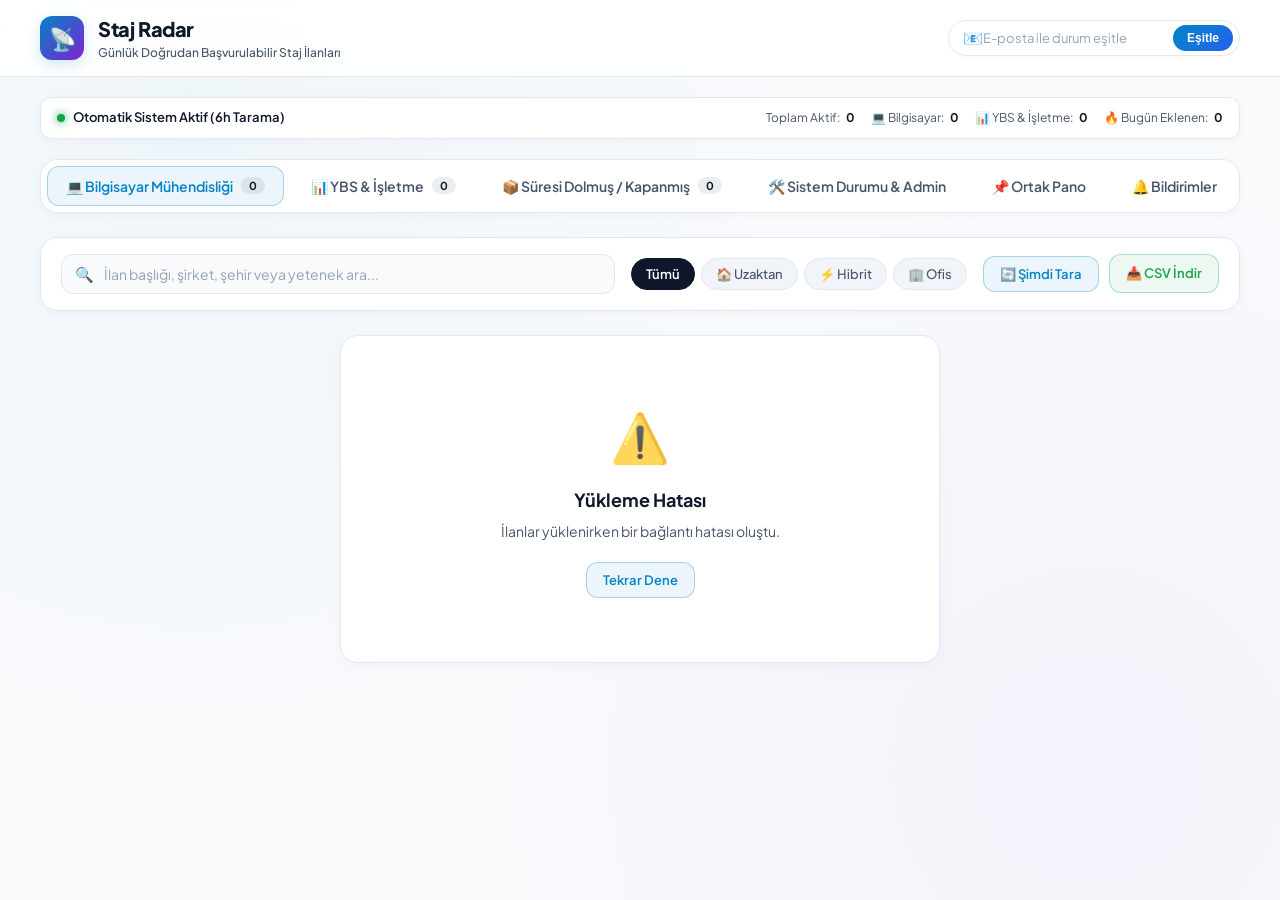
==== commit 4d6def53: "Add files via upload" ====
--- a/staj_radar/templates/index.html
+++ b/staj_radar/templates/index.html
@@ -3,8 +3,24 @@
 <head>
     <meta charset="UTF-8">
     <meta name="viewport" content="width=device-width, initial-scale=1.0">
-    <title>Staj Radar | Canlı Yazılım & YBS Staj İlanları</title>
-    <meta name="description" content="Bilgisayar Mühendisliği ve Yönetim Bilişim Sistemleri (YBS / İşletme) öğrencileri için 6 saatte bir güncellenen doğrudan başvurulabilir staj ilanları.">
+    <title>Staj Radar | Canlı Yazılım, Bilgisayar Mühendisliği & YBS Staj İlanları</title>
+    <meta name="description" content="Bilgisayar Mühendisliği ve Yönetim Bilişim Sistemleri (YBS / İşletme) öğrencileri için 6 saatte bir güncellenen doğrudan başvurulabilir yazılım ve IT staj ilanları platformu.">
+    <meta name="keywords" content="staj ilanları, bilgisayar mühendisliği stajı, ybs staj ilanları, yazılım stajı, backend staj, frontend staj, veri analitiği stajı, staj radar">
+    <meta name="robots" content="index, follow">
+    <link rel="icon" type="image/png" href="/static/logo.png">
+    <link rel="apple-touch-icon" href="/static/logo.png">
+
+    <!-- Open Graph / Social Media Sharing -->
+    <meta property="og:type" content="website">
+    <meta property="og:title" content="Staj Radar | Güncel Yazılım & YBS Staj İlanları">
+    <meta property="og:description" content="6 saatte bir otomatik güncellenen doğrudan başvurulabilir Bilgisayar Mühendisliği ve YBS staj fırsatları.">
+    <meta property="og:image" content="/static/logo.png">
+
+    <!-- Twitter Card -->
+    <meta name="twitter:card" content="summary_large_image">
+    <meta name="twitter:title" content="Staj Radar | Güncel Yazılım & YBS Staj İlanları">
+    <meta name="twitter:description" content="Bilgisayar Mühendisliği ve YBS öğrencileri için güncel ve doğrulanmış staj fırsatları.">
+    <meta name="twitter:image" content="/static/logo.png">
     
     <!-- Typography & Icons -->
     <link rel="preconnect" href="https://fonts.googleapis.com">
@@ -13,33 +29,33 @@
     
     <style>
         :root {
-            --bg-body: #090d16;
-            --bg-card: rgba(17, 24, 39, 0.75);
-            --bg-card-hover: rgba(24, 33, 53, 0.85);
-            --bg-glass: rgba(15, 23, 42, 0.8);
-            --border-subtle: rgba(255, 255, 255, 0.08);
-            --border-hover: rgba(255, 255, 255, 0.18);
+            --bg-body: #f8fafc;
+            --bg-card: #ffffff;
+            --bg-card-hover: #ffffff;
+            --bg-glass: rgba(255, 255, 255, 0.9);
+            --border-subtle: #e2e8f0;
+            --border-hover: #cbd5e1;
             
-            --text-main: #f8fafc;
-            --text-muted: #94a3b8;
+            --text-main: #0f172a;
+            --text-muted: #475569;
             --text-subtle: #64748b;
 
-            --ce-accent: #38bdf8;
-            --ce-glow: rgba(56, 189, 248, 0.15);
-            --ce-border: rgba(56, 189, 248, 0.3);
-
-            --mis-accent: #c084fc;
-            --mis-glow: rgba(192, 132, 252, 0.15);
-            --mis-border: rgba(192, 132, 252, 0.3);
-
-            --success: #10b981;
-            --success-glow: rgba(16, 185, 129, 0.15);
+            --ce-accent: #0284c7;
+            --ce-glow: rgba(2, 132, 199, 0.08);
+            --ce-border: rgba(2, 132, 199, 0.25);
+
+            --mis-accent: #7e22ce;
+            --mis-glow: rgba(126, 34, 206, 0.08);
+            --mis-border: rgba(126, 34, 206, 0.25);
+
+            --success: #16a34a;
+            --success-glow: rgba(22, 163, 74, 0.08);
             
-            --warning: #f59e0b;
-            --warning-glow: rgba(245, 158, 11, 0.15);
-
-            --danger: #f43f5e;
-            --danger-glow: rgba(244, 63, 94, 0.15);
+            --warning: #d97706;
+            --warning-glow: rgba(217, 119, 6, 0.08);
+
+            --danger: #e11d48;
+            --danger-glow: rgba(225, 29, 72, 0.08);
 
             --radius-sm: 8px;
             --radius-md: 12px;
@@ -47,7 +63,7 @@
             --radius-full: 9999px;
 
             --font-family: 'Plus Jakarta Sans', -apple-system, BlinkMacSystemFont, sans-serif;
-            --shadow-card: 0 10px 30px -10px rgba(0, 0, 0, 0.5);
+            --shadow-card: 0 4px 16px -2px rgba(15, 23, 42, 0.05), 0 2px 6px -1px rgba(15, 23, 42, 0.03);
             --transition: all 0.25s cubic-bezier(0.16, 1, 0.3, 1);
         }
 
@@ -63,8 +79,8 @@
             color: var(--text-main);
             min-height: 100vh;
             background-image: 
-                radial-gradient(circle at 15% 15%, rgba(56, 189, 248, 0.08) 0%, transparent 45%),
-                radial-gradient(circle at 85% 85%, rgba(192, 132, 252, 0.08) 0%, transparent 45%);
+                radial-gradient(circle at 15% 15%, rgba(2, 132, 199, 0.04) 0%, transparent 45%),
+                radial-gradient(circle at 85% 85%, rgba(126, 34, 206, 0.04) 0%, transparent 45%);
             background-attachment: fixed;
             line-height: 1.5;
             padding-bottom: 60px;
@@ -112,7 +128,8 @@
             border-radius: var(--radius-md);
             background: #ffffff;
             padding: 4px 10px;
-            box-shadow: 0 4px 12px rgba(0, 0, 0, 0.2);
+            box-shadow: 0 2px 8px rgba(15, 23, 42, 0.08);
+            border: 1px solid var(--border-subtle);
         }
 
         .brand-logo-icon {
@@ -124,7 +141,8 @@
             align-items: center;
             justify-content: center;
             font-size: 22px;
-            box-shadow: 0 0 20px rgba(56, 189, 248, 0.25);
+            box-shadow: 0 4px 14px rgba(2, 132, 199, 0.2);
+            color: #ffffff;
         }
 
         .brand-title {
@@ -136,14 +154,12 @@
             font-size: 20px;
             font-weight: 800;
             letter-spacing: -0.02em;
-            background: linear-gradient(135deg, #ffffff 30%, var(--text-muted));
-            -webkit-background-clip: text;
-            -webkit-text-fill-color: transparent;
+            color: #0f172a;
         }
 
         .brand-title p {
             font-size: 12px;
-            color: var(--text-muted);
+            color: #475569;
             font-weight: 500;
         }
 
@@ -158,23 +174,24 @@
         .sync-email-box {
             display: flex;
             align-items: center;
-            background: rgba(255, 255, 255, 0.03);
+            background: #ffffff;
             border: 1px solid var(--border-subtle);
             border-radius: var(--radius-full);
             padding: 4px 6px 4px 14px;
             transition: var(--transition);
+            box-shadow: 0 1px 4px rgba(15, 23, 42, 0.03);
         }
 
         .sync-email-box:focus-within {
             border-color: var(--ce-accent);
-            background: rgba(255, 255, 255, 0.05);
+            background: #ffffff;
             box-shadow: 0 0 0 3px var(--ce-glow);
         }
 
         .sync-email-box input {
             background: transparent;
             border: none;
-            color: var(--text-main);
+            color: #0f172a;
             font-family: inherit;
             font-size: 13px;
             outline: none;
@@ -182,7 +199,7 @@
         }
 
         .sync-email-box input::placeholder {
-            color: var(--text-subtle);
+            color: #94a3b8;
         }
 
         .btn-sync {
@@ -208,12 +225,13 @@
             display: flex;
             align-items: center;
             justify-content: space-between;
-            background: rgba(255, 255, 255, 0.02);
+            background: #ffffff;
             border: 1px solid var(--border-subtle);
             border-radius: var(--radius-md);
             padding: 10px 16px;
             font-size: 13px;
-            color: var(--text-muted);
+            color: #475569;
+            box-shadow: 0 2px 8px rgba(15, 23, 42, 0.03);
             flex-wrap: wrap;
             gap: 12px;
         }
@@ -223,7 +241,7 @@
             align-items: center;
             gap: 8px;
             font-weight: 600;
-            color: var(--text-main);
+            color: #0f172a;
         }
 
         .pulse-dot {
@@ -236,9 +254,9 @@
         }
 
         @keyframes pulse {
-            0% { transform: scale(0.95); box-shadow: 0 0 0 0 rgba(16, 185, 129, 0.7); }
-            70% { transform: scale(1); box-shadow: 0 0 0 8px rgba(16, 185, 129, 0); }
-            100% { transform: scale(0.95); box-shadow: 0 0 0 0 rgba(16, 185, 129, 0); }
+            0% { transform: scale(0.95); box-shadow: 0 0 0 0 rgba(22, 163, 74, 0.7); }
+            70% { transform: scale(1); box-shadow: 0 0 0 8px rgba(22, 163, 74, 0); }
+            100% { transform: scale(0.95); box-shadow: 0 0 0 0 rgba(22, 163, 74, 0); }
         }
 
         .quick-metrics {
@@ -256,7 +274,7 @@
         }
 
         .metric-pill strong {
-            color: var(--text-main);
+            color: #0f172a;
             font-weight: 700;
         }
 
@@ -268,10 +286,11 @@
         .nav-tabs {
             display: flex;
             gap: 8px;
-            background: rgba(15, 23, 42, 0.6);
+            background: #ffffff;
             border: 1px solid var(--border-subtle);
             padding: 6px;
             border-radius: var(--radius-lg);
+            box-shadow: 0 2px 8px rgba(15, 23, 42, 0.03);
             overflow-x: auto;
             scrollbar-width: none;
         }
@@ -283,7 +302,7 @@
         .tab-btn {
             background: transparent;
             border: 1px solid transparent;
-            color: var(--text-muted);
+            color: #475569;
             padding: 10px 18px;
             border-radius: var(--radius-md);
             font-size: 14px;
@@ -298,57 +317,58 @@
         }
 
         .tab-btn:hover {
-            color: var(--text-main);
-            background: rgba(255, 255, 255, 0.04);
+            color: #0f172a;
+            background: #f1f5f9;
         }
 
         .tab-btn.active-ce {
-            background: var(--ce-glow);
-            border-color: var(--ce-border);
-            color: var(--ce-accent);
+            background: rgba(2, 132, 199, 0.08);
+            border-color: rgba(2, 132, 199, 0.3);
+            color: #0284c7;
         }
 
         .tab-btn.active-mis {
-            background: var(--mis-glow);
-            border-color: var(--mis-border);
-            color: var(--mis-accent);
+            background: rgba(126, 34, 206, 0.08);
+            border-color: rgba(126, 34, 206, 0.3);
+            color: #7e22ce;
         }
 
         .tab-btn.active-expired {
-            background: var(--danger-glow);
-            border-color: rgba(244, 63, 94, 0.3);
-            color: var(--danger);
+            background: rgba(225, 29, 72, 0.08);
+            border-color: rgba(225, 29, 72, 0.3);
+            color: #e11d48;
         }
 
         .tab-btn.active-notes {
-            background: var(--warning-glow);
-            border-color: rgba(245, 158, 11, 0.3);
-            color: var(--warning);
+            background: rgba(217, 119, 6, 0.08);
+            border-color: rgba(217, 119, 6, 0.3);
+            color: #d97706;
         }
 
         .tab-btn.active-notifications {
-            background: var(--success-glow);
-            border-color: rgba(16, 185, 129, 0.3);
-            color: var(--success);
+            background: rgba(22, 163, 74, 0.08);
+            border-color: rgba(22, 163, 74, 0.3);
+            color: #16a34a;
         }
 
         .tab-btn.active-admin {
-            background: rgba(56, 189, 248, 0.15);
-            border-color: var(--ce-border);
-            color: var(--ce-accent);
+            background: rgba(2, 132, 199, 0.08);
+            border-color: rgba(2, 132, 199, 0.3);
+            color: #0284c7;
         }
 
         .tab-badge {
             font-size: 11px;
-            padding: 2px 7px;
+            padding: 2px 8px;
             border-radius: var(--radius-full);
-            background: rgba(255, 255, 255, 0.1);
+            background: rgba(15, 23, 42, 0.08);
+            color: #0f172a;
             font-weight: 700;
         }
 
         /* Controls / Filter Toolbar */
         .toolbar {
-            background: var(--bg-card);
+            background: #ffffff;
             border: 1px solid var(--border-subtle);
             border-radius: var(--radius-lg);
             padding: 16px 20px;
@@ -357,6 +377,7 @@
             justify-content: space-between;
             align-items: center;
             gap: 16px;
+            box-shadow: 0 2px 8px rgba(15, 23, 42, 0.03);
             flex-wrap: wrap;
         }
 
@@ -368,9 +389,9 @@
 
         .search-container input {
             width: 100%;
-            background: rgba(9, 13, 22, 0.7);
+            background: #f8fafc;
             border: 1px solid var(--border-subtle);
-            color: var(--text-main);
+            color: #0f172a;
             padding: 10px 16px 10px 42px;
             border-radius: var(--radius-md);
             font-size: 14px;
@@ -380,12 +401,13 @@
         }
 
         .search-container input:focus {
-            border-color: var(--ce-accent);
-            box-shadow: 0 0 0 3px var(--ce-glow);
+            border-color: #0284c7;
+            background: #ffffff;
+            box-shadow: 0 0 0 3px rgba(2, 132, 199, 0.15);
         }
 
         .search-container input::placeholder {
-            color: var(--text-subtle);
+            color: #94a3b8;
         }
 
         .search-icon {
@@ -394,7 +416,7 @@
             top: 50%;
             transform: translateY(-50%);
             font-size: 15px;
-            color: var(--text-subtle);
+            color: #94a3b8;
             pointer-events: none;
         }
 
@@ -406,9 +428,9 @@
         }
 
         .filter-chip {
-            background: rgba(255, 255, 255, 0.04);
+            background: #f1f5f9;
             border: 1px solid var(--border-subtle);
-            color: var(--text-muted);
+            color: #475569;
             padding: 7px 14px;
             border-radius: var(--radius-full);
             font-size: 13px;
@@ -419,14 +441,14 @@
         }
 
         .filter-chip:hover {
-            color: var(--text-main);
-            border-color: var(--border-hover);
+            color: #0f172a;
+            border-color: #cbd5e1;
         }
 
         .filter-chip.active {
-            background: rgba(255, 255, 255, 0.12);
-            color: var(--text-main);
-            border-color: rgba(255, 255, 255, 0.25);
+            background: #0f172a;
+            color: #ffffff;
+            border-color: #0f172a;
             font-weight: 600;
         }
 
@@ -452,26 +474,26 @@
         }
 
         .btn-scan {
-            background: var(--ce-glow);
-            border-color: var(--ce-border);
-            color: var(--ce-accent);
+            background: rgba(2, 132, 199, 0.08);
+            border-color: rgba(2, 132, 199, 0.3);
+            color: #0284c7;
         }
 
         .btn-scan:hover {
-            background: var(--ce-accent);
-            color: #090d16;
+            background: #0284c7;
+            color: #ffffff;
             font-weight: 700;
         }
 
         .btn-export {
-            background: var(--success-glow);
-            border-color: rgba(16, 185, 129, 0.3);
-            color: var(--success);
+            background: rgba(22, 163, 74, 0.08);
+            border-color: rgba(22, 163, 74, 0.3);
+            color: #16a34a;
         }
 
         .btn-export:hover {
-            background: var(--success);
-            color: #090d16;
+            background: #16a34a;
+            color: #ffffff;
             font-weight: 700;
         }
 
@@ -483,7 +505,7 @@
         }
 
         .job-card {
-            background: var(--bg-card);
+            background: #ffffff;
             border: 1px solid var(--border-subtle);
             border-radius: var(--radius-lg);
             padding: 22px;
@@ -493,14 +515,14 @@
             transition: var(--transition);
             position: relative;
             overflow: hidden;
-            box-shadow: var(--shadow-card);
+            box-shadow: 0 4px 16px -2px rgba(15, 23, 42, 0.05), 0 2px 6px -1px rgba(15, 23, 42, 0.03);
         }
 
         .job-card:hover {
             transform: translateY(-4px);
-            background: var(--bg-card-hover);
-            border-color: var(--border-hover);
-            box-shadow: 0 16px 36px -10px rgba(0, 0, 0, 0.6);
+            background: #ffffff;
+            border-color: #cbd5e1;
+            box-shadow: 0 12px 32px -6px rgba(15, 23, 42, 0.1);
         }
 
         .job-card-indicator {
@@ -512,15 +534,15 @@
         }
 
         .job-card.ce .job-card-indicator {
-            background: linear-gradient(90deg, var(--ce-accent), #0284c7);
+            background: linear-gradient(90deg, #0284c7, #0369a1);
         }
 
         .job-card.mis .job-card-indicator {
-            background: linear-gradient(90deg, var(--mis-accent), #9333ea);
+            background: linear-gradient(90deg, #7e22ce, #6b21a8);
         }
 
         .job-card.expired .job-card-indicator {
-            background: linear-gradient(90deg, var(--danger), #be123c);
+            background: linear-gradient(90deg, #e11d48, #be123c);
         }
 
         .card-top {
@@ -533,7 +555,7 @@
 
         .company-name {
             font-size: 13px;
-            color: var(--text-muted);
+            color: #64748b;
             font-weight: 600;
             letter-spacing: 0.01em;
             text-transform: uppercase;
@@ -544,16 +566,38 @@
             padding: 3px 9px;
             border-radius: var(--radius-full);
             font-weight: 700;
-            background: rgba(255, 255, 255, 0.06);
-            border: 1px solid var(--border-subtle);
-            color: var(--text-muted);
+            background: #f1f5f9;
+            border: 1px solid #e2e8f0;
+            color: #475569;
             white-space: nowrap;
+        }
+
+        .badge-new-scan {
+            font-size: 11px;
+            font-weight: 800;
+            padding: 3px 9px;
+            border-radius: var(--radius-full);
+            background: linear-gradient(135deg, #16a34a, #15803d);
+            color: #ffffff;
+            box-shadow: 0 0 12px rgba(22, 163, 74, 0.35);
+            display: inline-flex;
+            align-items: center;
+            gap: 4px;
+            letter-spacing: 0.02em;
+            animation: pulse-badge 2s infinite;
+            white-space: nowrap;
+        }
+
+        @keyframes pulse-badge {
+            0% { box-shadow: 0 0 0 0 rgba(22, 163, 74, 0.6); }
+            70% { box-shadow: 0 0 0 6px rgba(22, 163, 74, 0); }
+            100% { box-shadow: 0 0 0 0 rgba(22, 163, 74, 0); }
         }
 
         .job-title {
             font-size: 18px;
             font-weight: 700;
-            color: var(--text-main);
+            color: #0f172a;
             line-height: 1.35;
             margin-bottom: 12px;
             letter-spacing: -0.01em;
@@ -571,11 +615,11 @@
             align-items: center;
             gap: 5px;
             font-size: 12px;
-            color: var(--text-muted);
-            background: rgba(255, 255, 255, 0.04);
+            color: #475569;
+            background: #f8fafc;
             padding: 4px 10px;
             border-radius: var(--radius-sm);
-            border: 1px solid rgba(255, 255, 255, 0.05);
+            border: 1px solid #e2e8f0;
         }
 
         .skills-tags {
@@ -588,20 +632,20 @@
         .skill-tag {
             font-size: 11px;
             font-weight: 600;
-            color: var(--ce-accent);
-            background: var(--ce-glow);
+            color: #0284c7;
+            background: rgba(2, 132, 199, 0.08);
             padding: 2px 8px;
             border-radius: 4px;
         }
 
         .skill-tag.mis-tag {
-            color: var(--mis-accent);
-            background: var(--mis-glow);
+            color: #7e22ce;
+            background: rgba(126, 34, 206, 0.08);
         }
 
         .job-desc {
             font-size: 13px;
-            color: #cbd5e1;
+            color: #334155;
             line-height: 1.55;
             margin-bottom: 20px;
             display: -webkit-box;
@@ -625,11 +669,11 @@
             display: inline-flex;
             align-items: center;
             gap: 5px;
-            color: var(--text-muted);
+            color: #64748b;
         }
 
         .deadline-badge.urgent {
-            color: var(--danger);
+            color: #e11d48;
         }
 
         .btn-apply {
@@ -644,12 +688,12 @@
             align-items: center;
             gap: 6px;
             transition: var(--transition);
-            box-shadow: 0 4px 14px rgba(2, 132, 199, 0.3);
+            box-shadow: 0 4px 12px rgba(2, 132, 199, 0.25);
         }
 
         .btn-apply:hover {
             transform: scale(1.03);
-            box-shadow: 0 6px 20px rgba(2, 132, 199, 0.45);
+            box-shadow: 0 6px 18px rgba(2, 132, 199, 0.35);
         }
 
         .user-toggles {
@@ -658,9 +702,9 @@
         }
 
         .btn-icon-toggle {
-            background: rgba(255, 255, 255, 0.04);
-            border: 1px solid var(--border-subtle);
-            color: var(--text-muted);
+            background: #f8fafc;
+            border: 1px solid #e2e8f0;
+            color: #64748b;
             width: 36px;
             height: 36px;
             border-radius: var(--radius-md);
@@ -673,26 +717,26 @@
         }
 
         .btn-icon-toggle:hover {
-            color: var(--text-main);
-            background: rgba(255, 255, 255, 0.1);
+            color: #0f172a;
+            background: #e2e8f0;
         }
 
         .btn-icon-toggle.saved {
-            background: var(--warning-glow);
-            border-color: rgba(245, 158, 11, 0.4);
-            color: var(--warning);
+            background: rgba(217, 119, 6, 0.1);
+            border-color: rgba(217, 119, 6, 0.3);
+            color: #d97706;
         }
 
         .btn-icon-toggle.applied {
-            background: var(--success-glow);
-            border-color: rgba(16, 185, 129, 0.4);
-            color: var(--success);
+            background: rgba(22, 163, 74, 0.1);
+            border-color: rgba(22, 163, 74, 0.3);
+            color: #16a34a;
         }
 
         /* Skeleton Loading Cards */
         .skeleton-card {
-            background: var(--bg-card);
-            border: 1px solid var(--border-subtle);
+            background: #ffffff;
+            border: 1px solid #e2e8f0;
             border-radius: var(--radius-lg);
             padding: 22px;
             display: flex;
@@ -702,7 +746,7 @@
 
         .skeleton-line {
             height: 14px;
-            background: linear-gradient(90deg, rgba(255,255,255,0.03) 25%, rgba(255,255,255,0.08) 50%, rgba(255,255,255,0.03) 75%);
+            background: linear-gradient(90deg, rgba(0,0,0,0.03) 25%, rgba(0,0,0,0.08) 50%, rgba(0,0,0,0.03) 75%);
             background-size: 200% 100%;
             animation: skeleton-loading 1.5s infinite;
             border-radius: 4px;
@@ -717,12 +761,13 @@
         .state-container {
             text-align: center;
             padding: 64px 20px;
-            background: var(--bg-card);
-            border: 1px solid var(--border-subtle);
+            background: #ffffff;
+            border: 1px solid #e2e8f0;
             border-radius: var(--radius-lg);
-            color: var(--text-muted);
+            color: #475569;
             max-width: 600px;
             margin: 20px auto;
+            box-shadow: 0 4px 16px -2px rgba(15, 23, 42, 0.04);
         }
 
         .state-icon {
@@ -734,13 +779,13 @@
         .state-title {
             font-size: 18px;
             font-weight: 700;
-            color: var(--text-main);
+            color: #0f172a;
             margin-bottom: 8px;
         }
 
         .state-desc {
             font-size: 14px;
-            color: var(--text-muted);
+            color: #475569;
             margin-bottom: 20px;
         }
 
@@ -758,33 +803,35 @@
         }
 
         .metric-card {
-            background: var(--bg-card);
-            border: 1px solid var(--border-subtle);
+            background: #ffffff;
+            border: 1px solid #e2e8f0;
             border-radius: var(--radius-md);
             padding: 18px;
             display: flex;
             flex-direction: column;
             gap: 6px;
+            box-shadow: 0 2px 8px rgba(15, 23, 42, 0.03);
         }
 
         .metric-label {
             font-size: 12px;
-            color: var(--text-muted);
+            color: #64748b;
             font-weight: 600;
         }
 
         .metric-value {
             font-size: 22px;
             font-weight: 800;
-            color: var(--text-main);
+            color: #0f172a;
         }
 
         .scan-logs-wrapper {
-            background: var(--bg-card);
-            border: 1px solid var(--border-subtle);
+            background: #ffffff;
+            border: 1px solid #e2e8f0;
             border-radius: var(--radius-lg);
             padding: 20px;
             overflow-x: auto;
+            box-shadow: 0 2px 8px rgba(15, 23, 42, 0.03);
         }
 
         .scan-table {
@@ -796,13 +843,18 @@
 
         .scan-table th, .scan-table td {
             padding: 12px 14px;
-            border-bottom: 1px solid var(--border-subtle);
+            border-bottom: 1px solid #e2e8f0;
         }
 
         .scan-table th {
-            color: var(--text-muted);
+            color: #475569;
             font-weight: 600;
-            background: rgba(255, 255, 255, 0.02);
+            background: #f8fafc;
+        }
+
+        .scan-table td {
+            color: #334155;
+            border-bottom: 1px solid #f1f5f9;
         }
 
         .status-badge {
@@ -814,26 +866,27 @@
         }
 
         .status-badge.completed {
-            background: var(--success-glow);
-            color: var(--success);
+            background: rgba(22, 163, 74, 0.1);
+            color: #16a34a;
         }
 
         .status-badge.running {
-            background: var(--ce-glow);
-            color: var(--ce-accent);
+            background: rgba(2, 132, 199, 0.1);
+            color: #0284c7;
         }
 
         .status-badge.failed {
-            background: var(--danger-glow);
-            color: var(--danger);
+            background: rgba(225, 29, 72, 0.1);
+            color: #e11d48;
         }
 
         /* Notes & Notifications */
         .panel-box {
-            background: var(--bg-card);
-            border: 1px solid var(--border-subtle);
+            background: #ffffff;
+            border: 1px solid #e2e8f0;
             border-radius: var(--radius-lg);
             padding: 24px;
+            box-shadow: 0 2px 8px rgba(15, 23, 42, 0.03);
         }
 
         .note-form {
@@ -841,16 +894,16 @@
             flex-direction: column;
             gap: 12px;
             margin-bottom: 24px;
-            background: rgba(9, 13, 22, 0.6);
+            background: #f8fafc;
             padding: 18px;
             border-radius: var(--radius-md);
-            border: 1px solid var(--border-subtle);
+            border: 1px solid #e2e8f0;
         }
 
         .note-form input, .note-form textarea {
-            background: rgba(255, 255, 255, 0.04);
-            border: 1px solid var(--border-subtle);
-            color: var(--text-main);
+            background: #ffffff;
+            border: 1px solid #cbd5e1;
+            color: #0f172a;
             padding: 12px;
             border-radius: var(--radius-sm);
             font-family: inherit;
@@ -858,15 +911,10 @@
             outline: none;
         }
 
-        .note-form textarea {
-            resize: vertical;
-            min-height: 90px;
-        }
-
         .note-form button {
             align-self: flex-end;
-            background: var(--warning);
-            color: #090d16;
+            background: #d97706;
+            color: #ffffff;
             font-weight: 700;
             border: none;
             padding: 10px 22px;
@@ -876,16 +924,16 @@
         }
 
         .note-card {
-            background: rgba(255, 255, 255, 0.02);
-            border: 1px solid var(--border-subtle);
+            background: #f8fafc;
+            border: 1px solid #e2e8f0;
             border-radius: var(--radius-md);
             padding: 16px;
             margin-bottom: 12px;
         }
 
         .notification-card {
-            background: var(--bg-card);
-            border: 1px solid var(--border-subtle);
+            background: #ffffff;
+            border: 1px solid #e2e8f0;
             border-radius: var(--radius-md);
             padding: 16px;
             display: flex;
@@ -1267,7 +1315,10 @@
                         <div>
                             <div class="card-top">
                                 <span class="company-name">${escapeHtml(job.company)}</span>
-                                <span class="platform-badge">${escapeHtml(job.platform)} ${isExpired ? '(Kapanmış)' : ''}</span>
+                                <div style="display:flex; gap:6px; align-items:center;">
+                                    ${job.is_new_scan ? '<span class="badge-new-scan" title="Son taramada yeni eklendi">✨ YENİ</span>' : ''}
+                                    <span class="platform-badge">${escapeHtml(job.platform)} ${isExpired ? '(Kapanmış)' : ''}</span>
+                                </div>
                             </div>
                             <h2 class="job-title">${escapeHtml(job.title)}</h2>
                             
